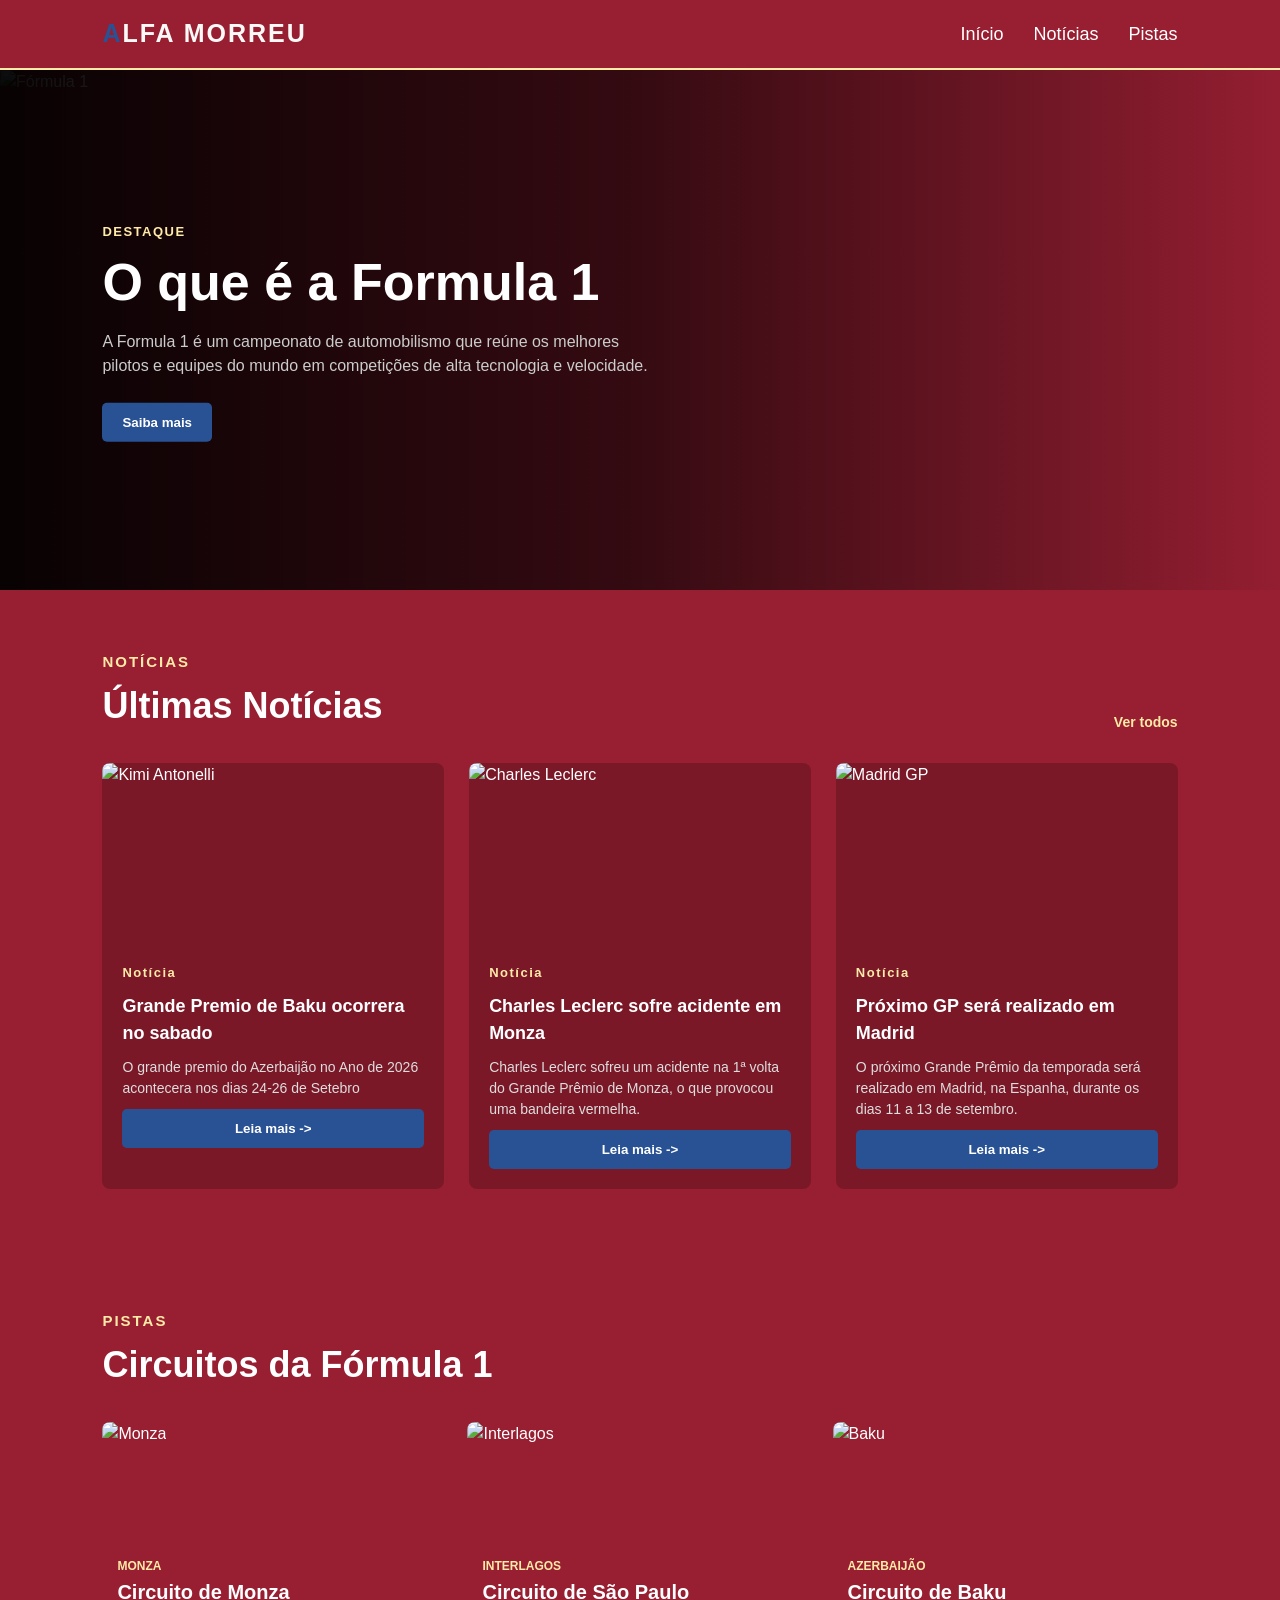
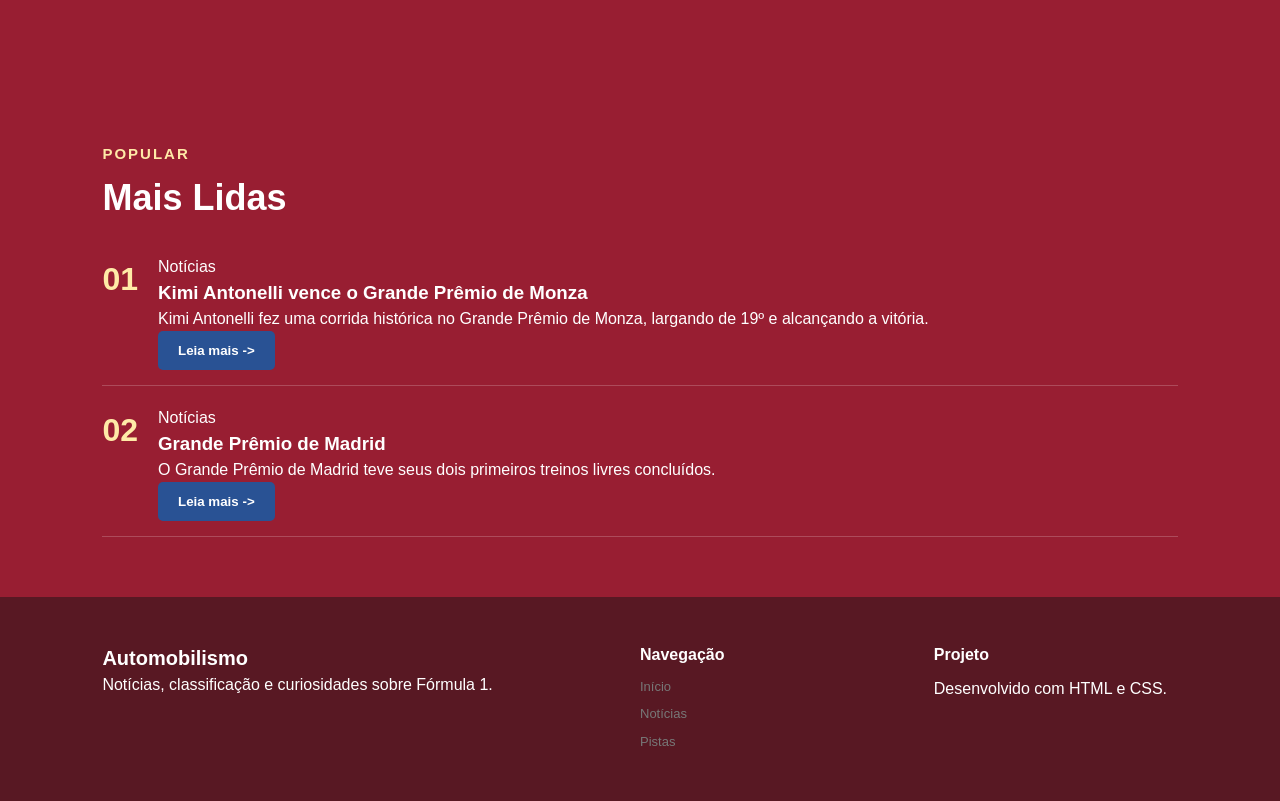
==== index.htm @ 8220d231 "nova noticia" ====
<!DOCTYPE html>
<html lang="pt-br">
<head>
    <meta charset="UTF-8">
    <meta name="viewport" content="width=device-width, initial-scale=1.0">
    <title>Alfa Morreu - F1</title>
    <link rel="stylesheet" href="./assets/css/style.css">
</head>
<body>
    <header>
        <div class="logo">Alfa Morreu</div>
        <nav class="pesquisa">
            <a href="index.html">Início</a>
            <a href="#noticias">Notícias</a>
            <a href="#pistas">Pistas</a>
        </nav>
    </header>

    <main>
        <!-- Seção Destaque -->
        <section id="inicio" class="destaque">
            <img src="./assets/img/image.png" alt="Fórmula 1">
            <div class="destaque-conteudo">
                <span class="categoria">DESTAQUE</span>
                <h1>O que é a Formula 1</h1>
                <p>A Formula 1 é um campeonato de automobilismo que reúne os melhores pilotos e equipes do mundo em competições de alta tecnologia e velocidade.</p>
                <button class="botao" id="destaquebutton">Saiba mais</button>
            </div>
        </section>

        <!-- Seção Notícias -->
        <section id="noticias" class="secao">
            <div class="titulo">
                <div>
                    <span>NOTÍCIAS</span>
                    <h2>Últimas Notícias</h2>
                </div>
                <a href="#">Ver todos</a>
            </div>

            <div class="noticias-grid">
                <article class="noticia">
                    <img src="https://media.formula1.com/image/upload/c_lfill,w_3392/q_auto/v1740000001/content/dam/fom-website/2018-redesign-assets/Racehub%20header%20images%2016x9/Azerbaijan.webp" alt="Kimi Antonelli">
                    <div class="noticia-conteudo">
                        <span class="categoria">Notícia</span>
                        <h3>Grande Premio de Baku ocorrera no sabado</h3>
                        <p>O grande premio do Azerbaijão no Ano de 2026 acontecera nos dias 24-26 de Setebro</p>
                        <button class="ler-button">Leia mais -></button>
                    </div>
                </article>

                <article class="noticia">
                    <img src="https://admin.itatiaia.com.br/wp-content/uploads/sites/27/2026/09/Captura-de-tela-2026-09-06-101651.png?w=660&h=440&quality=75" alt="Charles Leclerc">
                    <div class="noticia-conteudo">
                        <span class="categoria">Notícia</span>
                        <h3>Charles Leclerc sofre acidente em Monza</h3>
                        <p>Charles Leclerc sofreu um acidente na 1ª volta do Grande Prêmio de Monza, o que provocou uma bandeira vermelha.</p>
                        <button class="ler-button">Leia mais -></button>
                    </div>
                </article>

                <article class="noticia">
                    <img src="https://tse4.mm.bing.net/th/id/OIP.oKlm6V4N8KH9xxWjYnpr1AHaJQ?r=0&rs=1&pid=ImgDetMain&o=7&rm=3" alt="Madrid GP">
                    <div class="noticia-conteudo">
                        <span class="categoria">Notícia</span>
                        <h3>Próximo GP será realizado em Madrid</h3>
                        <p>O próximo Grande Prêmio da temporada será realizado em Madrid, na Espanha, durante os dias 11 a 13 de setembro.</p>
                        <button class="ler-button">Leia mais -></button>
                    </div>
                </article>
            </div>
        </section>

        <!-- Seção Pistas -->
        <section class="secao" id="pistas">
            <div class="titulo">
                <div>
                    <span>PISTAS</span>
                    <h2>Circuitos da Fórmula 1</h2>
                </div>
            </div>

            <div class="pistas-grid">
                <article class="pista">
                    <img src="https://th.bing.com/th/id/OSB.FHjmI5tQZEgN0QIAGaLwhw--.png?w=140&h=140&c=6&qlt=90&o=6&dpr=2&pid=BingSports" alt="Monza">
                    <div>
                        <span>MONZA</span>
                        <h3>Circuito de Monza</h3>
                    </div>
                </article>

                <article class="pista">
                    <img src="https://th.bing.com/th/id/OSB.Mq4SNanDjVspwWlFLjHqeA--.png?w=140&h=140&c=6&qlt=90&o=6&dpr=2&pid=BingSports" alt="Interlagos">
                    <div>
                        <span>INTERLAGOS</span>
                        <h3>Circuito de São Paulo</h3>
                    </div>
                </article>

                <article class="pista">
                    <img src="https://th.bing.com/th/id/OSB.ghWfR684ibNBDU14BHwFQA--.png?w=140&h=140&c=6&qlt=90&o=6&dpr=2&pid=BingSports" alt="Baku">
                    <div>
                        <span>AZERBAIJÃO</span>
                        <h3>Circuito de Baku</h3>
                    </div> 
                </article>
            </div>
        </section>

        <!-- Seção Mais Lidas -->
        <section class="secao">
            <div class="titulo">
                <div>
                    <span>POPULAR</span>
                    <h2>Mais Lidas</h2>
                </div>
            </div>

            <div class="mais-lidas">
                <article class="mais-lida">
                    <strong>01</strong>
                    <div>
                        <span>Notícias</span>
                        <h3>Kimi Antonelli vence o Grande Prêmio de Monza</h3>
                        <p>Kimi Antonelli fez uma corrida histórica no Grande Prêmio de Monza, largando de 19º e alcançando a vitória.</p>
                        <button class="ler-button">Leia mais -></button>
                    </div>
                </article>

                <article class="mais-lida">
                    <strong>02</strong>
                    <div>
                        <span>Notícias</span>
                        <h3>Grande Prêmio de Madrid</h3>
                        <p>O Grande Prêmio de Madrid teve seus dois primeiros treinos livres concluídos.</p>
                        <button class="ler-button">Leia mais -></button>
                    </div>
                </article>
            </div>
        </section>
    </main>

    <footer>
        <div>
            <strong>Automobilismo</strong>
            <p>Notícias, classificação e curiosidades sobre Fórmula 1.</p>
        </div>
        <div>
            <h4>Navegação</h4>
            <a href="#inicio">Início</a>
            <a href="#noticias">Notícias</a>
            <a href="#pistas">Pistas</a>
        </div>
        <div>
            <h4>Projeto</h4>
            <p>Desenvolvido com HTML e CSS.</p>
        </div>
    </footer>
</body>
</html>
---- assets/css/style.css ----
* {
    margin: 0;
    padding: 0;
    box-sizing: border-box;
}

body {
    background-color: #981e32;
    color: #ffffff;
    font-family: Arial, Helvetica, sans-serif;
    line-height: 1.5;
}

header {
    height: 70px;
    display: flex;
    align-items: center;
    justify-content: space-between;
    padding: 0 8%;
    background-color: #981e32;
    border-bottom: 2px solid #ffeaa7;
    position: sticky;
    top: 0;
    z-index: 10;
}

.logo {
    font-size: 25px;
    font-weight: bold;
    color: #f9f9f8;
    text-transform: uppercase;
    letter-spacing: 2px;
}

.logo::first-letter {
    color: #295294;
}

.pesquisa {
    display: flex;
    gap: 30px;
}

.pesquisa a {
    color: #ffffff;
    text-decoration: none;
    font-size: 18px;
    transition: all 0.3s ease;
}

.pesquisa a:hover {
    color: #ffeaa7;
}

/* Destaque Principal */
.destaque {
    min-height: 520px;
    position: relative;
}

.destaque img {
    width: 100%;
    height: 520px;
    object-fit: cover;
    display: block;
}

.destaque::after {
    position: absolute;
    content: "";
    inset: 0;
    background: linear-gradient(90deg, rgba(0, 0, 0, 0.95), rgba(0, 0, 0, 0.65), rgba(36, 32, 32, 0.041));
}

.destaque-conteudo {
    position: absolute;
    top: 50%;
    left: 8%;
    transform: translateY(-50%);
    color: #ffffff;
    z-index: 1;
    max-width: 620px;
}

.categoria {
    color: #ffeaa7;
    font-size: 13px;
    font-weight: bold;
    letter-spacing: 1.5px;
}

h1 {
    font-size: 52px;
    line-height: 1.05;
    margin: 12px 0 20px;
}

.destaque p {
    color: #cccccc;
    max-width: 550px;
    margin-bottom: 25px;
}

.botao, .ler-button {
    padding: 12px 20px;
    border: none;
    border-radius: 5px;
    background-color: #295294;
    color: #ffffff;
    font-weight: bold;
    cursor: pointer;
    transition: transform 0.2s ease, background-color 0.2s ease;
}

.botao:hover, .ler-button:hover {
    background-color: #1d3a68;
    transform: scale(1.05);
}

/* Seções Gerais */
.secao {
    padding: 60px 8%;
}

.titulo {
    display: flex;
    justify-content: space-between;
    align-items: flex-end;
    margin-bottom: 30px;
}

.titulo span {
    color: #ffeaa7;
    font-size: 15px;
    font-weight: bold;
    letter-spacing: 2px;
}

.titulo h2 {
    font-size: 36px;
    margin-top: 5px;
}

.titulo a {
    color: #ffeaa7;
    text-decoration: none;
    font-size: 14px;
    font-weight: bold;
}

/* Grid de Notícias */
.noticias-grid {
    display: grid;
    grid-template-columns: repeat(auto-fit, minmax(280px, 1fr));
    gap: 25px;
}

.noticia {
    background-color: rgba(0, 0, 0, 0.2);
    border-radius: 8px;
    overflow: hidden;
    transition: transform 0.3s ease;
    display: flex;
    flex-direction: column;
}

.noticia:hover {
    transform: translateY(-5px);
}

.noticia img {
    width: 100%;
    height: 180px;
    object-fit: cover;
}

.noticia-conteudo {
    padding: 20px;
    display: flex;
    flex-direction: column;
    gap: 10px;
    flex-grow: 1;
}

.noticia h3 {
    font-size: 18px;
}

.noticia p {
    color: #dddddd;
    font-size: 14px;
}

/* Grid de Pistas */
.pistas-grid {
    display: grid;
    grid-template-columns: repeat(auto-fit, minmax(250px, 1fr));
    gap: 20px;
}

.pista {
    position: relative;
    height: 200px;
    border-radius: 8px;
    overflow: hidden;
}

.pista img {
    width: 100%;
    height: 100%;
    object-fit: cover;
    transition: transform 0.3s ease;
}

.pista:hover img {
    transform: scale(1.1);
}

.pista div {
    position: absolute;
    bottom: 15px;
    left: 15px;
    z-index: 1;
}

.pista span {
    color: #ffeaa7;
    font-size: 12px;
    font-weight: bold;
}

.pista h3 {
    font-size: 20px;
}

/* Mais Lidas */
.mais-lidas {
    display: flex;
    flex-direction: column;
    gap: 20px;
}

.mais-lida {
    display: flex;
    gap: 20px;
    align-items: flex-start;
    padding-bottom: 15px;
    border-bottom: 1px solid rgba(255, 255, 255, 0.2);
}

.mais-lida strong {
    font-size: 32px;
    color: #ffeaa7;
}

footer {
    padding: 45px 8%;
    display: grid;
    grid-template-columns: 2fr 1fr 1fr;
    gap: 50px;
    background-color: #581823;  
    border-top: 1px solid #581823;
}

footer strong {
    font-size: 20px;
}

footer a {
    color: #777;
    font-size: 13px;
    margin-top: 8px;
    max-width: 300px;
}

footer h4 {
    margin-bottom: 10px;
}

footer a {
    display: block;
    color: #777;
    text-decoration: none;
    font-size: 13px;
    margin-bottom: 5px;
}

footer a:hover{
    font-size: 20px;
}
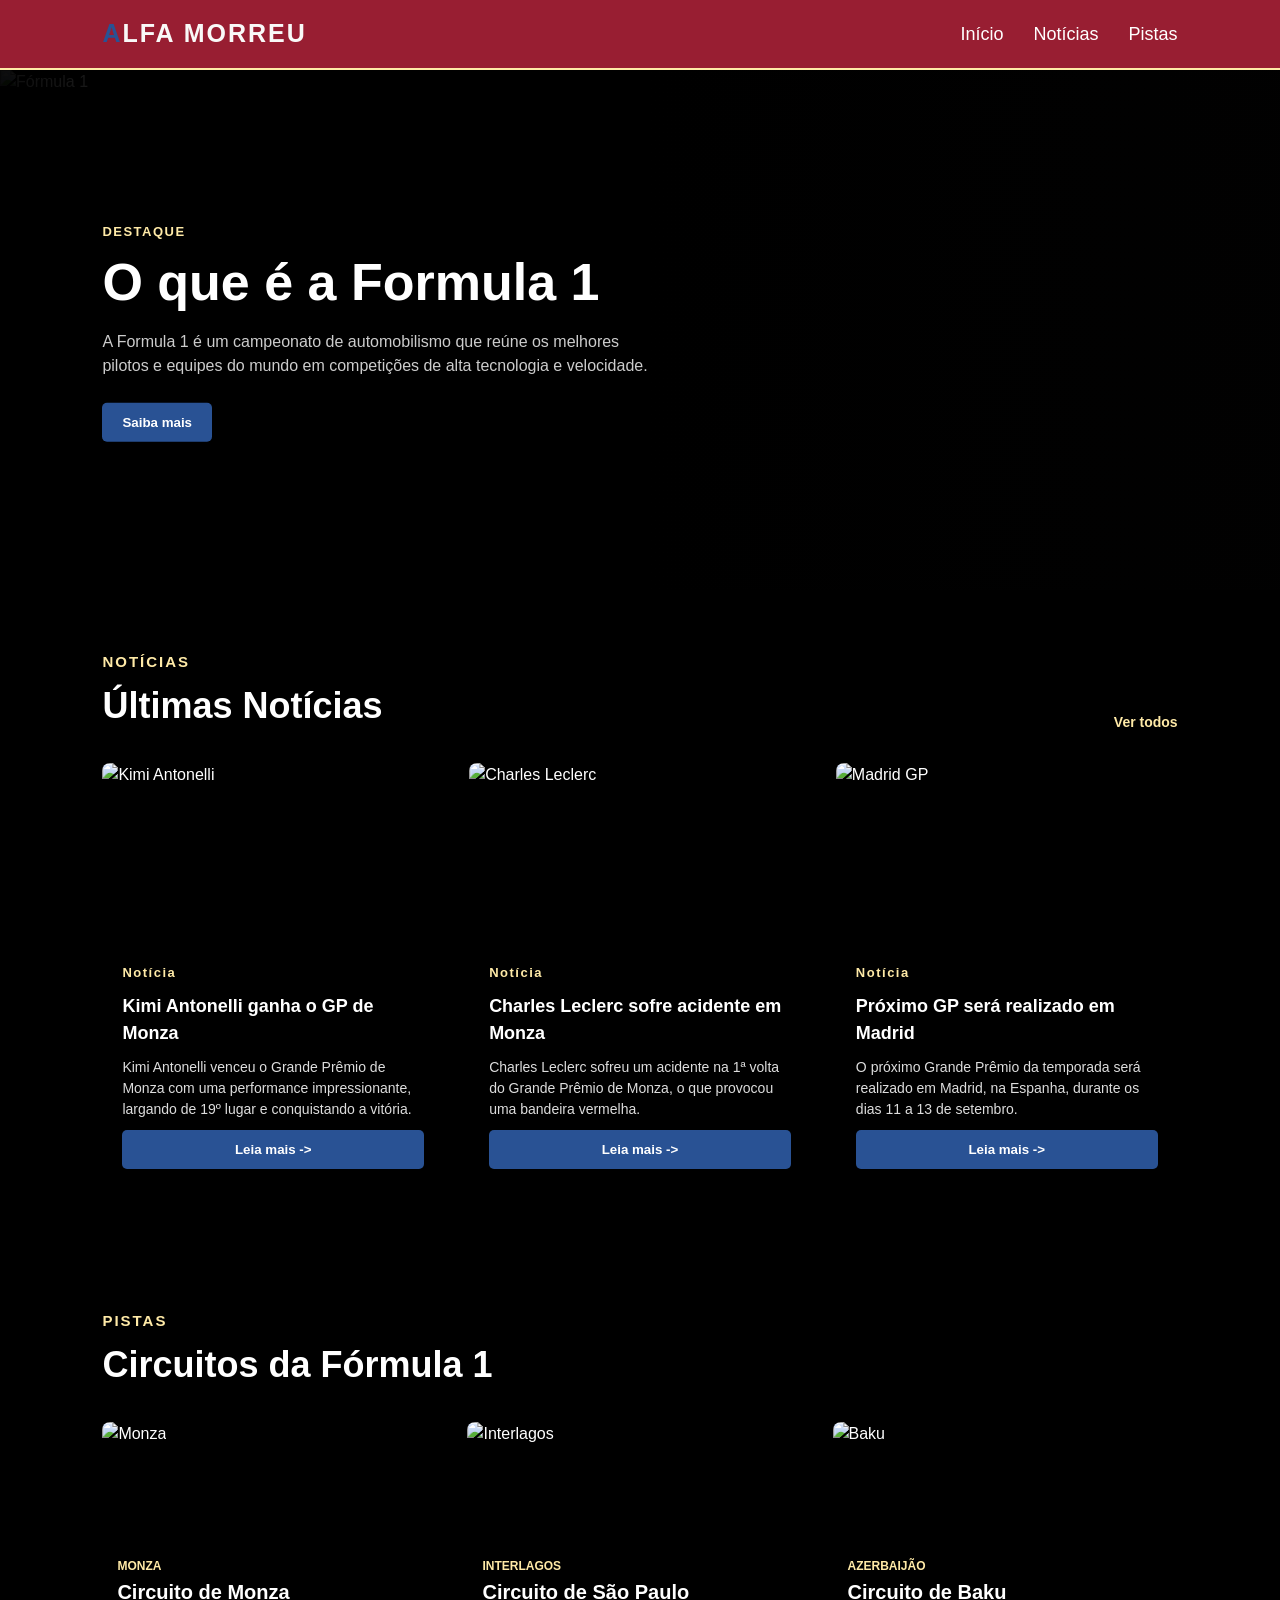
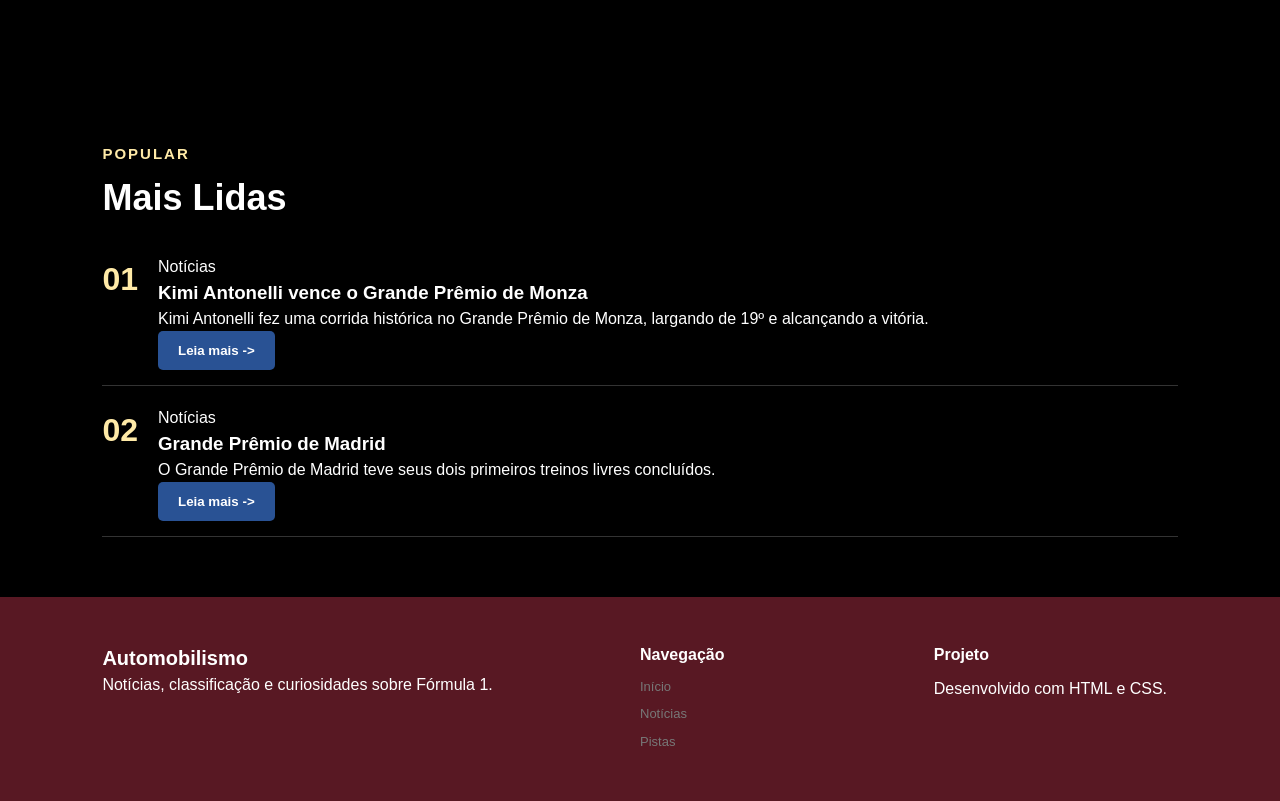
==== commit 9c8d3cfe: "JavaScript" ====
--- a/index.htm
+++ b/index.htm
@@ -40,11 +40,11 @@
 
             <div class="noticias-grid">
                 <article class="noticia">
-                    <img src="https://media.formula1.com/image/upload/c_lfill,w_3392/q_auto/v1740000001/content/dam/fom-website/2018-redesign-assets/Racehub%20header%20images%2016x9/Azerbaijan.webp" alt="Kimi Antonelli">
+                    <img src="https://grandepremio.com/wp-content/uploads/2026/09/F1-2026-ITALIA-MONZA-MERCEDES-KIMI-ANTONELLI-9-768x432.png" alt="Kimi Antonelli">
                     <div class="noticia-conteudo">
                         <span class="categoria">Notícia</span>
-                        <h3>Grande Premio de Baku ocorrera no sabado</h3>
-                        <p>O grande premio do Azerbaijão no Ano de 2026 acontecera nos dias 24-26 de Setebro</p>
+                        <h3>Kimi Antonelli ganha o GP de Monza</h3>
+                        <p>Kimi Antonelli venceu o Grande Prêmio de Monza com uma performance impressionante, largando de 19º lugar e conquistando a vitória.</p>
                         <button class="ler-button">Leia mais -></button>
                     </div>
                 </article>
@@ -156,5 +156,6 @@
             <p>Desenvolvido com HTML e CSS.</p>
         </div>
     </footer>
+    <script src="JS/script.js"></script>
 </body>
 </html>
--- a/assets/css/style.css
+++ b/assets/css/style.css
@@ -288,3 +288,4 @@
 footer a:hover{
     font-size: 20px;
 }
+  
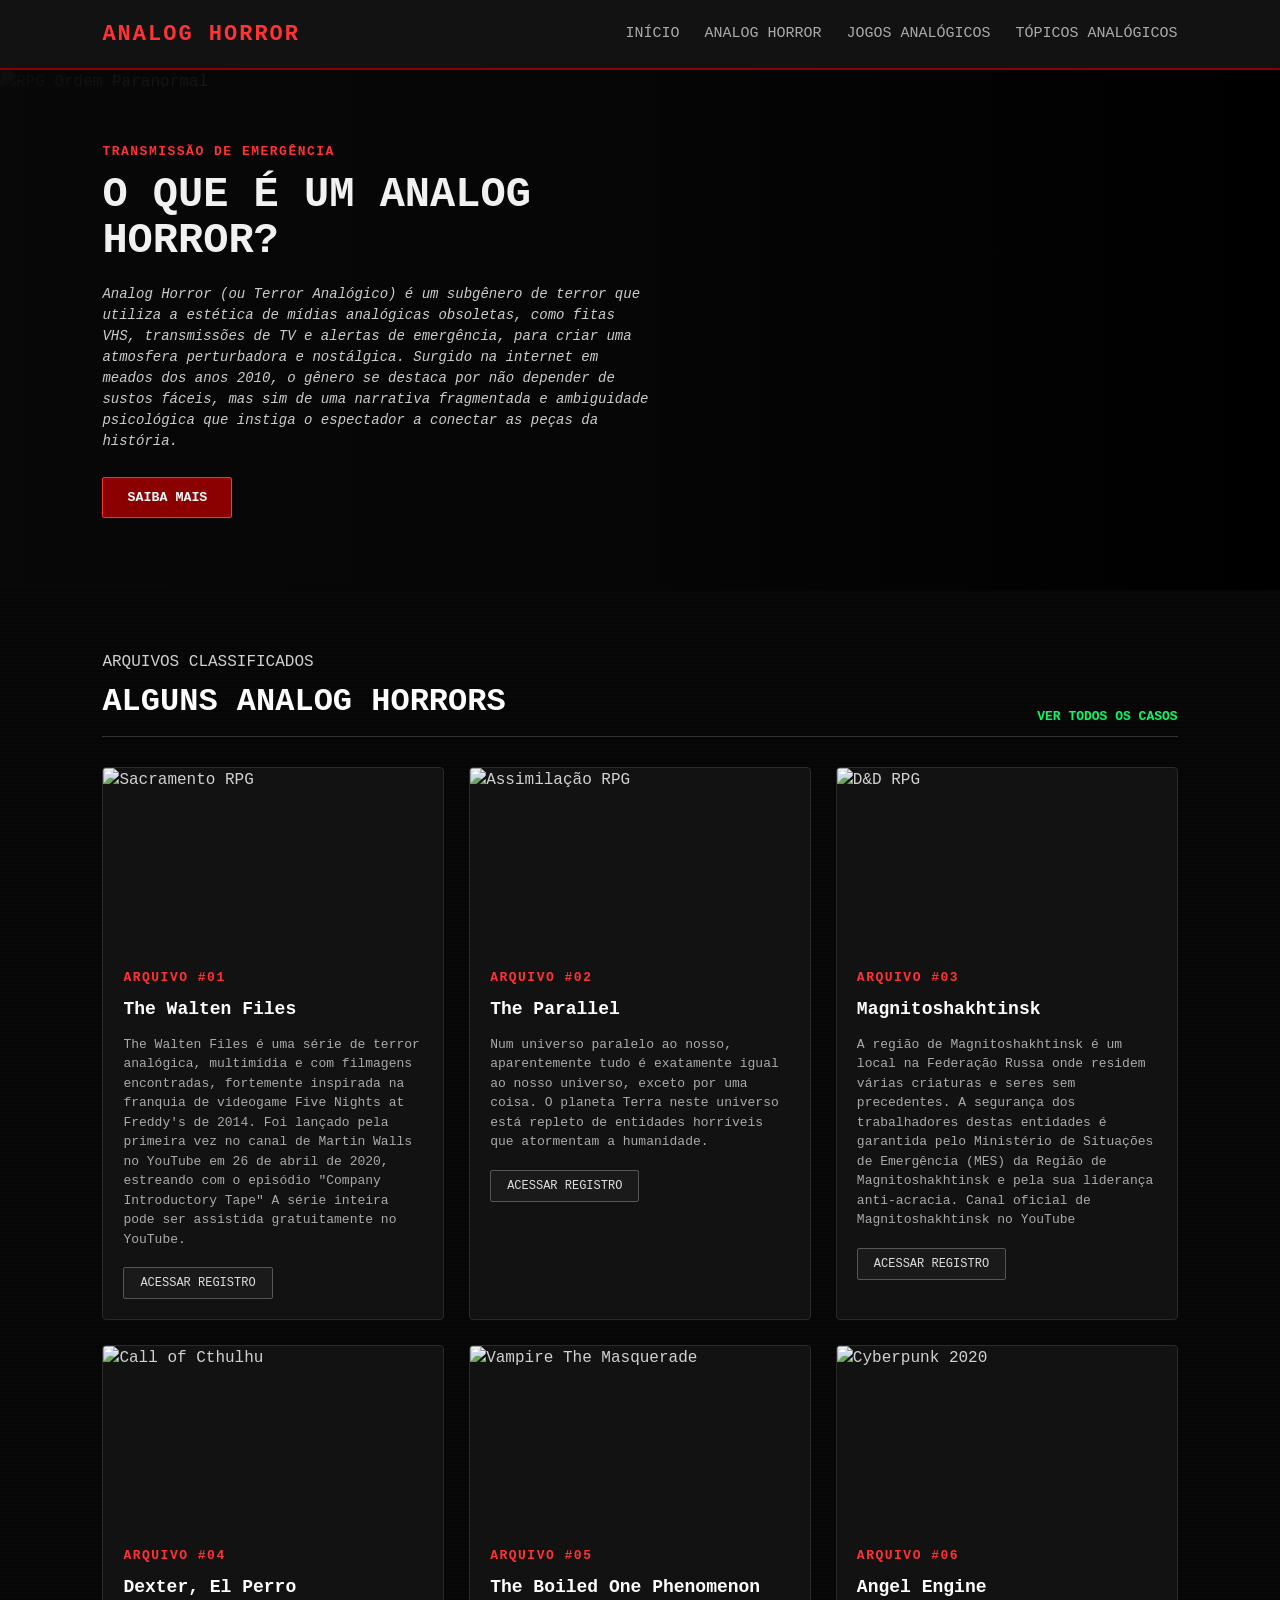
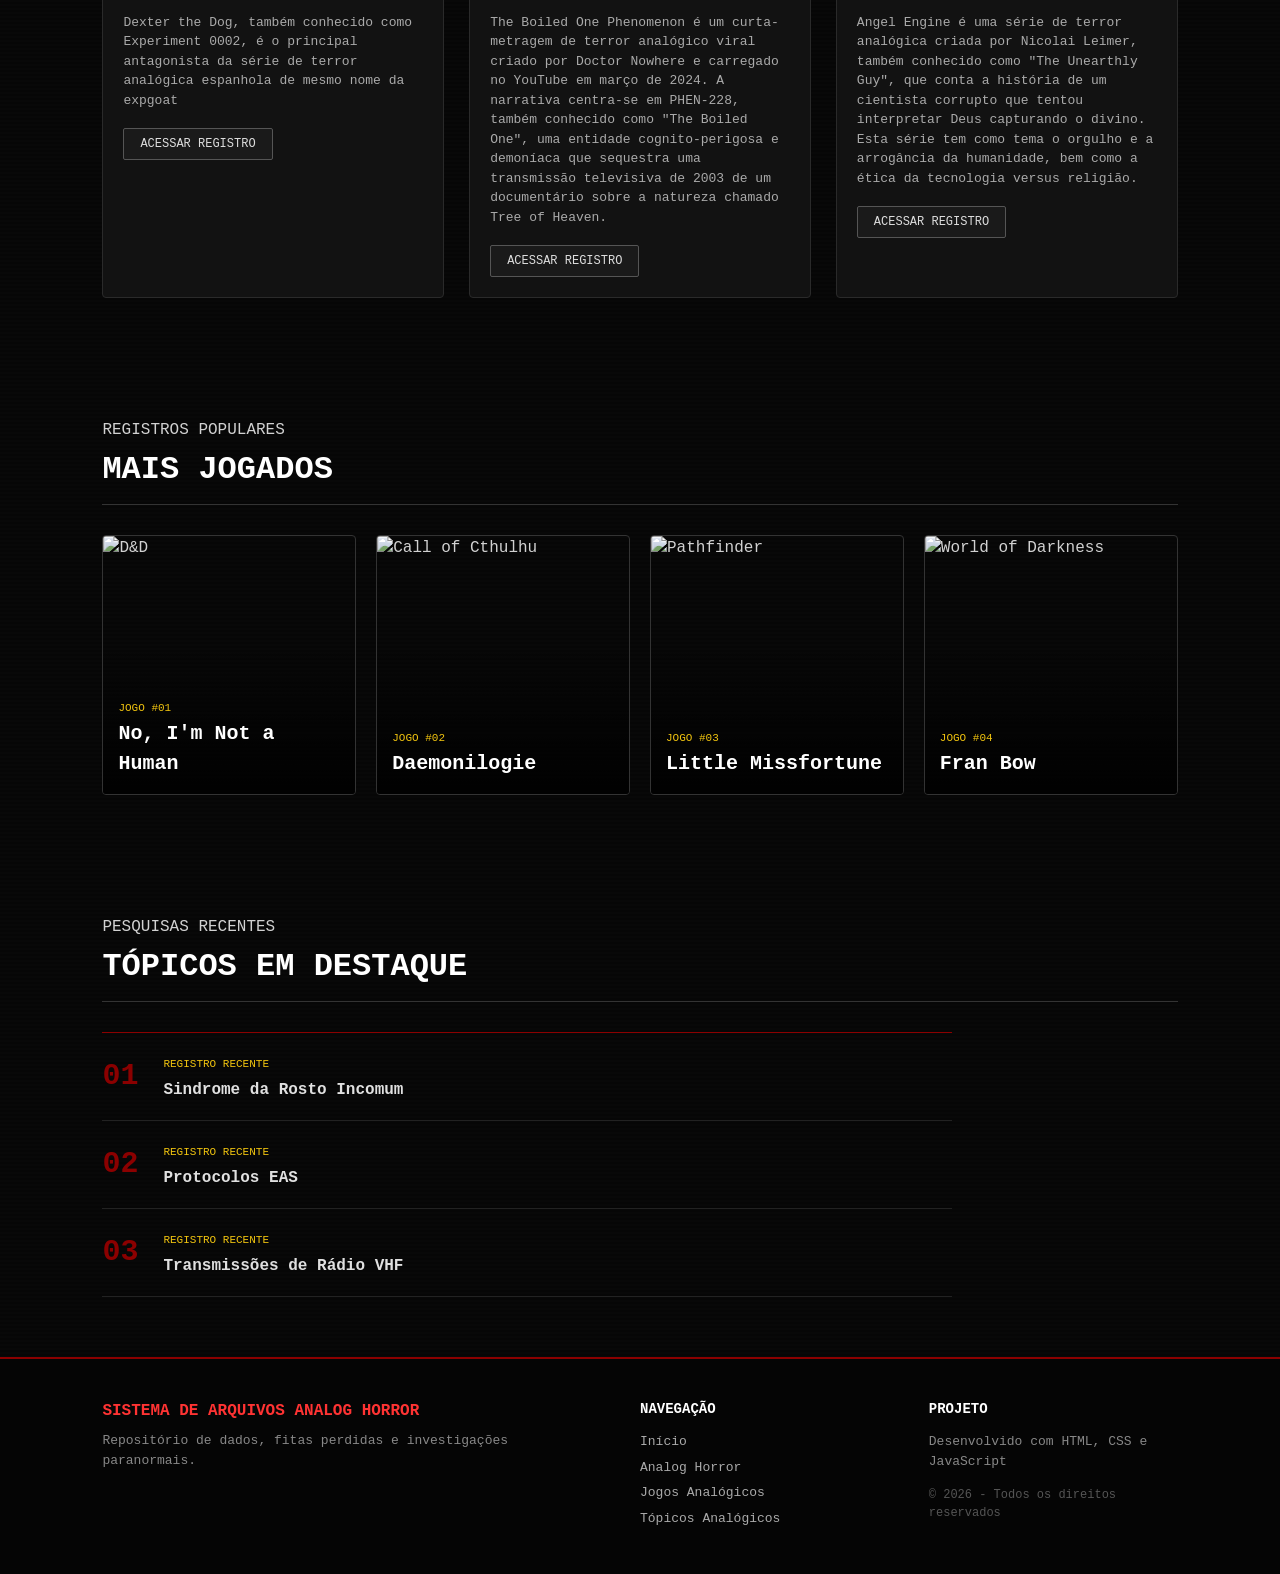
==== commit aa6756cc: "projeto analogico" ====
--- a/index.htm
+++ b/index.htm
@@ -1,139 +1,184 @@
 <!DOCTYPE html>
 <html lang="pt-br">
+
 <head>
     <meta charset="UTF-8">
     <meta name="viewport" content="width=device-width, initial-scale=1.0">
-    <title>Alfa Morreu - F1</title>
+    <title>Analog Horror</title>
     <link rel="stylesheet" href="./assets/css/style.css">
 </head>
+
 <body>
     <header>
-        <div class="logo">Alfa Morreu</div>
+        <div class="logo">
+            Analog Horror
+        </div>
         <nav class="pesquisa">
-            <a href="index.html">Início</a>
-            <a href="#noticias">Notícias</a>
-            <a href="#pistas">Pistas</a>
+            <a href="#inicio">Início</a>
+            <a href="#analog-horror">Analog Horror</a>
+            <a href="#jogos-analogicos">Jogos Analógicos</a>
+            <a href="#topicos-analogicos">Tópicos Analógicos</a>
         </nav>
     </header>
 
     <main>
-        <!-- Seção Destaque -->
         <section id="inicio" class="destaque">
-            <img src="./assets/img/image.png" alt="Fórmula 1">
+            <img src="./assets/img/image.png" alt="RPG Ordem Paranormal">
+
             <div class="destaque-conteudo">
-                <span class="categoria">DESTAQUE</span>
-                <h1>O que é a Formula 1</h1>
-                <p>A Formula 1 é um campeonato de automobilismo que reúne os melhores pilotos e equipes do mundo em competições de alta tecnologia e velocidade.</p>
-                <button class="botao" id="destaquebutton">Saiba mais</button>
-            </div>
-        </section>
-
-        <!-- Seção Notícias -->
-        <section id="noticias" class="secao">
+                <span class="categoria">TRANSMISSÃO DE EMERGÊNCIA</span>
+                <h1>O que é um Analog Horror?</h1>
+                <p>
+                   <em>Analog Horror (ou Terror Analógico) é um subgênero de terror que utiliza a estética de mídias analógicas obsoletas, como fitas VHS, transmissões de TV e alertas de emergência, para criar uma atmosfera perturbadora e nostálgica.  Surgido na internet em meados dos anos 2010, o gênero se destaca por não depender de sustos fáceis, mas sim de uma narrativa fragmentada e ambiguidade psicológica que instiga o espectador a conectar as peças da história.</em>
+                </p>
+                <button class="botao" id="destaquebutton">SAIBA MAIS</button>
+            </div>
+        </section>
+
+        <section id="analog-horror" class="secao">
             <div class="titulo">
                 <div>
-                    <span>NOTÍCIAS</span>
-                    <h2>Últimas Notícias</h2>
+                    <span>ARQUIVOS CLASSIFICADOS</span>
+                    <h2>Alguns Analog Horrors</h2>
                 </div>
-                <a href="#">Ver todos</a>
+                <a href="#">VER TODOS OS CASOS</a>
             </div>
 
             <div class="noticias-grid">
                 <article class="noticia">
-                    <img src="https://grandepremio.com/wp-content/uploads/2026/09/F1-2026-ITALIA-MONZA-MERCEDES-KIMI-ANTONELLI-9-768x432.png" alt="Kimi Antonelli">
-                    <div class="noticia-conteudo">
-                        <span class="categoria">Notícia</span>
-                        <h3>Kimi Antonelli ganha o GP de Monza</h3>
-                        <p>Kimi Antonelli venceu o Grande Prêmio de Monza com uma performance impressionante, largando de 19º lugar e conquistando a vitória.</p>
-                        <button class="ler-button">Leia mais -></button>
-                    </div>
-                </article>
-
-                <article class="noticia">
-                    <img src="https://admin.itatiaia.com.br/wp-content/uploads/sites/27/2026/09/Captura-de-tela-2026-09-06-101651.png?w=660&h=440&quality=75" alt="Charles Leclerc">
-                    <div class="noticia-conteudo">
-                        <span class="categoria">Notícia</span>
-                        <h3>Charles Leclerc sofre acidente em Monza</h3>
-                        <p>Charles Leclerc sofreu um acidente na 1ª volta do Grande Prêmio de Monza, o que provocou uma bandeira vermelha.</p>
-                        <button class="ler-button">Leia mais -></button>
-                    </div>
-                </article>
-
-                <article class="noticia">
-                    <img src="https://tse4.mm.bing.net/th/id/OIP.oKlm6V4N8KH9xxWjYnpr1AHaJQ?r=0&rs=1&pid=ImgDetMain&o=7&rm=3" alt="Madrid GP">
-                    <div class="noticia-conteudo">
-                        <span class="categoria">Notícia</span>
-                        <h3>Próximo GP será realizado em Madrid</h3>
-                        <p>O próximo Grande Prêmio da temporada será realizado em Madrid, na Espanha, durante os dias 11 a 13 de setembro.</p>
-                        <button class="ler-button">Leia mais -></button>
-                    </div>
-                </article>
-            </div>
-        </section>
-
-        <!-- Seção Pistas -->
-        <section class="secao" id="pistas">
+                    <img src="https://static.wikia.nocookie.net/the-walten-files-new/images/f/f4/News_Banner_Character.png/revision/latest/scale-to-width-down/670?cb=20260915180318" alt="Sacramento RPG">
+                    <div class="noticias-conteudo">
+                        <span class="categoria">ARQUIVO #01</span>
+                        <h3>The Walten Files</h3>
+                        <p>The Walten Files é uma série de terror analógica, multimídia e com filmagens encontradas, fortemente inspirada na franquia de videogame Five Nights at Freddy's de 2014. Foi lançado pela primeira vez no canal de Martin Walls no YouTube em 26 de abril de 2020, estreando com o episódio "Company Introductory Tape" A série inteira pode ser assistida gratuitamente no YouTube.</p>
+                        <button class="ler-button">ACESSAR REGISTRO</button>
+                    </div>
+                </article>
+
+                <article class="noticia">
+                    <img src="https://static.wikia.nocookie.net/the-parallel-analog-horror/images/b/b0/Stalker_Episode.jpg/revision/latest?cb=20260711091652" alt="Assimilação RPG">
+                    <div class="noticias-conteudo">
+                        <span class="categoria">ARQUIVO #02</span>
+                        <h3>The Parallel</h3>
+                        <p>Num universo paralelo ao nosso, aparentemente tudo é exatamente igual ao nosso universo, exceto por uma coisa. O planeta Terra neste universo está repleto de entidades horríveis que atormentam a humanidade.</p>
+                        <button class="ler-button">ACESSAR REGISTRO</button>
+                    </div>
+                </article>
+
+                <article class="noticia">
+                    <img src="https://static.wikia.nocookie.net/analog-horror-0/images/b/b2/Opletai.png/revision/latest?cb=20250202120119" alt="D&D RPG">
+                    <div class="noticias-conteudo">
+                        <span class="categoria">ARQUIVO #03</span>
+                        <h3>Magnitoshakhtinsk</h3>
+                        <p>A região de Magnitoshakhtinsk é um local na Federação Russa onde residem várias criaturas e seres sem precedentes. A segurança dos trabalhadores destas entidades é garantida pelo Ministério de Situações de Emergência (MES) da Região de Magnitoshakhtinsk e pela sua liderança anti-acracia.
+Canal oficial de Magnitoshakhtinsk no YouTube</p>
+                        <button class="ler-button">ACESSAR REGISTRO</button>
+                    </div>
+                </article>
+
+                <article class="noticia">
+                    <img src="https://static.wikia.nocookie.net/villains/images/0/05/Dexter_The_Dog_Analog_Horror.jpg/revision/latest?cb=20260819151312" alt="Call of Cthulhu">
+                    <div class="noticias-conteudo">
+                        <span class="categoria">ARQUIVO #04</span>
+                        <h3>Dexter, El Perro</h3>
+                        <p>Dexter the Dog, também conhecido como Experiment 0002, é o principal antagonista da série de terror analógica espanhola de mesmo nome da expgoat</p>
+                        <button class="ler-button">ACESSAR REGISTRO</button>
+                    </div>
+                </article>
+
+                <article class="noticia">
+                    <img src="https://static.wikia.nocookie.net/analog-horror-0/images/8/8a/THE_BOILED_ONE_PHENOMENON_RkbIjuVZ_54-HQ.jpg/revision/latest?cb=20240406083426" alt="Vampire The Masquerade">
+                    <div class="noticias-conteudo">
+                        <span class="categoria">ARQUIVO #05</span>
+                        <h3>The Boiled One Phenomenon</h3>
+                        <p>The Boiled One Phenomenon é um curta-metragem de terror analógico viral criado por Doctor Nowhere e carregado no YouTube em março de 2024.  A narrativa centra-se em PHEN-228, também conhecido como "The Boiled One", uma entidade cognito-perigosa e demoníaca que sequestra uma transmissão televisiva de 2003 de um documentário sobre a natureza chamado Tree of Heaven.</p>
+                    <button class="ler-button">ACESSAR REGISTRO</button>
+                    </div>
+                </article>
+
+                <article class="noticia">
+                    <img src="https://static.wikia.nocookie.net/analog-horror-0/images/3/3f/AngelEngine.jpeg/revision/latest/scale-to-width-down/1000?cb=20250905061329" alt="Cyberpunk 2020">
+                    <div class="noticias-conteudo">
+                        <span class="categoria">ARQUIVO #06</span>
+                        <h3>Angel Engine</h3>
+                        <p>Angel Engine é uma série de terror analógica criada por Nicolai Leimer, também conhecido como "The Unearthly Guy", que conta a história de um cientista corrupto que tentou interpretar Deus capturando o divino. Esta série tem como tema o orgulho e a arrogância da humanidade, bem como a ética da tecnologia versus religião.</p>
+                        <button class="ler-button">ACESSAR REGISTRO</button>
+                    </div>
+                </article>
+            </div>
+        </section>
+
+        <section class="secao" id="jogos-analogicos">
             <div class="titulo">
                 <div>
-                    <span>PISTAS</span>
-                    <h2>Circuitos da Fórmula 1</h2>
+                    <span>REGISTROS POPULARES</span>
+                    <h2>Mais Jogados</h2>
                 </div>
             </div>
 
-            <div class="pistas-grid">
-                <article class="pista">
-                    <img src="https://th.bing.com/th/id/OSB.FHjmI5tQZEgN0QIAGaLwhw--.png?w=140&h=140&c=6&qlt=90&o=6&dpr=2&pid=BingSports" alt="Monza">
-                    <div>
-                        <span>MONZA</span>
-                        <h3>Circuito de Monza</h3>
-                    </div>
-                </article>
-
-                <article class="pista">
-                    <img src="https://th.bing.com/th/id/OSB.Mq4SNanDjVspwWlFLjHqeA--.png?w=140&h=140&c=6&qlt=90&o=6&dpr=2&pid=BingSports" alt="Interlagos">
-                    <div>
-                        <span>INTERLAGOS</span>
-                        <h3>Circuito de São Paulo</h3>
-                    </div>
-                </article>
-
-                <article class="pista">
-                    <img src="https://th.bing.com/th/id/OSB.ghWfR684ibNBDU14BHwFQA--.png?w=140&h=140&c=6&qlt=90&o=6&dpr=2&pid=BingSports" alt="Baku">
-                    <div>
-                        <span>AZERBAIJÃO</span>
-                        <h3>Circuito de Baku</h3>
-                    </div> 
-                </article>
-            </div>
-        </section>
-
-        <!-- Seção Mais Lidas -->
-        <section class="secao">
+            <div class="jogos-grid">
+                <article class="jogo">
+                    <img src="https://static.wikia.nocookie.net/no-i-am-not-a-human/images/6/62/Rounded_Header.png/revision/latest?cb=20250927222529" alt="D&D">
+                    <div>
+                        <span>JOGO #01</span>
+                        <h3>No, I'm Not a Human</h3>
+                    </div>
+                </article>
+
+                <article class="jogo">
+                    <img src="https://shared.fastly.steamstatic.com/store_item_assets/steam/apps/3048140/header.jpg?t=1749712057" alt="Call of Cthulhu">
+                    <div>
+                        <span>JOGO #02</span>
+                        <h3>Daemonilogie</h3>
+                    </div>
+                </article>
+
+                <article class="jogo">
+                    <img src="https://shared.fastly.steamstatic.com/store_item_assets/steam/apps/714120/header.jpg?t=1667210698" alt="Pathfinder">
+                    <div>
+                        <span>JOGO #03</span>
+                        <h3>Little Missfortune</h3>
+                    </div>
+                </article>
+
+                <article class="jogo">
+                    <img src="https://shared.fastly.steamstatic.com/store_item_assets/steam/apps/362680/header.jpg?t=1693287362" alt="World of Darkness">
+                    <div>
+                        <span>JOGO #04</span>
+                        <h3>Fran Bow</h3>
+                    </div>
+                </article>
+            </div>
+        </section>
+
+        <section class="secao" id="topicos-analogicos">
             <div class="titulo">
                 <div>
-                    <span>POPULAR</span>
-                    <h2>Mais Lidas</h2>
+                    <span>PESQUISAS RECENTES</span>
+                    <h2>Tópicos em Destaque</h2>
                 </div>
             </div>
 
-            <div class="mais-lidas">
-                <article class="mais-lida">
+            <div class="mais-pesquisados">
+                <article class="pesquisado">
                     <strong>01</strong>
                     <div>
-                        <span>Notícias</span>
-                        <h3>Kimi Antonelli vence o Grande Prêmio de Monza</h3>
-                        <p>Kimi Antonelli fez uma corrida histórica no Grande Prêmio de Monza, largando de 19º e alcançando a vitória.</p>
-                        <button class="ler-button">Leia mais -></button>
-                    </div>
-                </article>
-
-                <article class="mais-lida">
+                        <span>REGISTRO RECENTE</span>
+                        <h3>Sindrome da Rosto Incomum</h3>
+                    </div>
+                </article>
+                <article class="pesquisado">
                     <strong>02</strong>
                     <div>
-                        <span>Notícias</span>
-                        <h3>Grande Prêmio de Madrid</h3>
-                        <p>O Grande Prêmio de Madrid teve seus dois primeiros treinos livres concluídos.</p>
-                        <button class="ler-button">Leia mais -></button>
+                        <span>REGISTRO RECENTE</span>
+                        <h3>Protocolos EAS</h3>
+                    </div>
+                </article>
+                <article class="pesquisado">
+                    <strong>03</strong>
+                    <div>
+                        <span>REGISTRO RECENTE</span>
+                        <h3>Transmissões de Rádio VHF</h3>
                     </div>
                 </article>
             </div>
@@ -142,20 +187,24 @@
 
     <footer>
         <div>
-            <strong>Automobilismo</strong>
-            <p>Notícias, classificação e curiosidades sobre Fórmula 1.</p>
+            <strong>SISTEMA DE ARQUIVOS ANALOG HORROR</strong>
+            <p>Repositório de dados, fitas perdidas e investigações paranormais.</p>
         </div>
         <div>
-            <h4>Navegação</h4>
+            <h4>NAVEGAÇÃO</h4>
             <a href="#inicio">Início</a>
-            <a href="#noticias">Notícias</a>
-            <a href="#pistas">Pistas</a>
+            <a href="#analog-horror">Analog Horror</a>
+            <a href="#jogos-analogicos">Jogos Analógicos</a>
+            <a href="#topicos-analogicos">Tópicos Analógicos</a>
         </div>
         <div>
-            <h4>Projeto</h4>
-            <p>Desenvolvido com HTML e CSS.</p>
+            <h4>PROJETO</h4>
+            <p>Desenvolvido com HTML, CSS e JavaScript</p>
+            <p class="copyright">© 2026 - Todos os direitos reservados</p>
         </div>
     </footer>
-    <script src="JS/script.js"></script>
+
+    <script src="./assets/js/script.js"></script>
 </body>
+
 </html>
--- a/assets/css/style.css
+++ b/assets/css/style.css
@@ -5,10 +5,13 @@
 }
 
 body {
-    background-color: #981e32;
-    color: #ffffff;
-    font-family: Arial, Helvetica, sans-serif;
+    background-color: #080808;
+    color: #d1d1d1;
+    font-family: 'Courier New', Courier, monospace;
     line-height: 1.5;
+    /* Efeito sutil de linhas de TV CRT no fundo */
+    background-image: linear-gradient(rgba(18, 16, 16, 0) 50%, rgba(0, 0, 0, 0.25) 50%);
+    background-size: 100% 4px;
 }
 
 header {
@@ -17,45 +20,42 @@
     align-items: center;
     justify-content: space-between;
     padding: 0 8%;
-    background-color: #981e32;
-    border-bottom: 2px solid #ffeaa7;
+    background-color: #121212;
+    border-bottom: 2px solid #8b0000;
     position: sticky;
     top: 0;
     z-index: 10;
 }
 
 .logo {
-    font-size: 25px;
+    font-size: 22px;
     font-weight: bold;
-    color: #f9f9f8;
+    color: #ff3333;
     text-transform: uppercase;
     letter-spacing: 2px;
-}
-
-.logo::first-letter {
-    color: #295294;
 }
 
 .pesquisa {
     display: flex;
-    gap: 30px;
+    gap: 25px;
 }
 
 .pesquisa a {
-    color: #ffffff;
+    color: #aaaaaa;
     text-decoration: none;
-    font-size: 18px;
-    transition: all 0.3s ease;
+    font-size: 15px;
+    text-transform: uppercase;
+    transition: color 0.2s ease;
 }
 
 .pesquisa a:hover {
-    color: #ffeaa7;
-}
-
-/* Destaque Principal */
+    color: #00ff66;
+}
+
 .destaque {
     min-height: 520px;
     position: relative;
+    background-color: #000;
 }
 
 .destaque img {
@@ -63,13 +63,15 @@
     height: 520px;
     object-fit: cover;
     display: block;
+    opacity: 0.5;
+    filter: grayscale(40%) contrast(120%);
 }
 
 .destaque::after {
     position: absolute;
     content: "";
     inset: 0;
-    background: linear-gradient(90deg, rgba(0, 0, 0, 0.95), rgba(0, 0, 0, 0.65), rgba(36, 32, 32, 0.041));
+    background: linear-gradient(90deg, rgba(8, 8, 8, 0.95), rgba(8, 8, 8, 0.7), transparent);
 }
 
 .destaque-conteudo {
@@ -77,47 +79,53 @@
     top: 50%;
     left: 8%;
     transform: translateY(-50%);
-    color: #ffffff;
+    color: white;
     z-index: 1;
     max-width: 620px;
 }
 
 .categoria {
-    color: #ffeaa7;
+    color: #ff3333;
     font-size: 13px;
     font-weight: bold;
     letter-spacing: 1.5px;
+    display: block;
+    margin-bottom: 5px;
 }
 
 h1 {
-    font-size: 52px;
-    line-height: 1.05;
-    margin: 12px 0 20px;
+    font-size: 42px;
+    line-height: 1.1;
+    margin: 10px 0 20px;
+    color: #f1f1f1;
+    text-transform: uppercase;
 }
 
 .destaque p {
     color: #cccccc;
     max-width: 550px;
     margin-bottom: 25px;
-}
-
-.botao, .ler-button {
-    padding: 12px 20px;
-    border: none;
-    border-radius: 5px;
-    background-color: #295294;
-    color: #ffffff;
+    font-size: 14px;
+}
+
+.botao {
+    padding: 12px 24px;
+    border: 1px solid #ff3333;
+    border-radius: 2px;
+    background-color: #8b0000;
+    color: white;
+    font-family: inherit;
     font-weight: bold;
     cursor: pointer;
-    transition: transform 0.2s ease, background-color 0.2s ease;
-}
-
-.botao:hover, .ler-button:hover {
-    background-color: #1d3a68;
-    transform: scale(1.05);
-}
-
-/* Seções Gerais */
+    text-transform: uppercase;
+    transition: all 0.2s ease;
+}
+
+.botao:hover {
+    background-color: #ff3333;
+    color: black;
+}
+
 .secao {
     padding: 60px 8%;
 }
@@ -127,28 +135,28 @@
     justify-content: space-between;
     align-items: flex-end;
     margin-bottom: 30px;
-}
-
-.titulo span {
-    color: #ffeaa7;
-    font-size: 15px;
+    border-bottom: 1px solid #333;
+    padding-bottom: 10px;
+}
+
+.titulo h2 {
+    font-size: 32px;
+    margin-top: 4px;
+    color: #ffffff;
+    text-transform: uppercase;
+}
+
+.titulo a {
+    color: #00ff66;
+    text-decoration: none;
+    font-size: 13px;
     font-weight: bold;
-    letter-spacing: 2px;
-}
-
-.titulo h2 {
-    font-size: 36px;
-    margin-top: 5px;
-}
-
-.titulo a {
-    color: #ffeaa7;
-    text-decoration: none;
-    font-size: 14px;
-    font-weight: bold;
-}
-
-/* Grid de Notícias */
+}
+
+.titulo a:hover {
+    text-decoration: underline;
+}
+
 .noticias-grid {
     display: grid;
     grid-template-columns: repeat(auto-fit, minmax(280px, 1fr));
@@ -156,136 +164,189 @@
 }
 
 .noticia {
-    background-color: rgba(0, 0, 0, 0.2);
-    border-radius: 8px;
+    background-color: #121212;
+    border: 1px solid #2a2a2a;
+    border-radius: 4px;
     overflow: hidden;
-    transition: transform 0.3s ease;
-    display: flex;
-    flex-direction: column;
+    transition: transform 0.2s ease, border-color 0.2s ease;
 }
 
 .noticia:hover {
-    transform: translateY(-5px);
+    transform: translateY(-4px);
+    border-color: #8b0000;
 }
 
 .noticia img {
     width: 100%;
     height: 180px;
     object-fit: cover;
-}
-
-.noticia-conteudo {
+    display: block;
+    filter: grayscale(30%);
+}
+
+.noticias-conteudo {
     padding: 20px;
-    display: flex;
-    flex-direction: column;
-    gap: 10px;
-    flex-grow: 1;
 }
 
 .noticia h3 {
     font-size: 18px;
-}
-
-.noticia p {
+    margin: 8px 0 12px;
+    color: #ffffff;
+}
+
+.noticias-conteudo p {
+    font-size: 13px;
+    color: #aaaaaa;
+    margin-bottom: 18px;
+}
+
+.ler-button {
+    padding: 8px 16px;
+    border: 1px solid #555;
+    border-radius: 2px;
+    background-color: #1a1a1a;
     color: #dddddd;
-    font-size: 14px;
-}
-
-/* Grid de Pistas */
-.pistas-grid {
+    font-family: inherit;
+    font-size: 12px;
+    cursor: pointer;
+    text-transform: uppercase;
+    transition: all 0.2s ease;
+}
+
+.ler-button:hover {
+    background-color: #00ff66;
+    color: #000000;
+    border-color: #00ff66;
+}
+
+.jogos-grid {
     display: grid;
-    grid-template-columns: repeat(auto-fit, minmax(250px, 1fr));
+    grid-template-columns: repeat(auto-fit, minmax(220px, 1fr));
     gap: 20px;
 }
 
-.pista {
+.jogo {
     position: relative;
-    height: 200px;
-    border-radius: 8px;
+    height: 260px;
     overflow: hidden;
-}
-
-.pista img {
+    border-radius: 4px;
+    border: 1px solid #333;
+    cursor: pointer;
+}
+
+.jogo img {
     width: 100%;
     height: 100%;
     object-fit: cover;
-    transition: transform 0.3s ease;
-}
-
-.pista:hover img {
-    transform: scale(1.1);
-}
-
-.pista div {
+    filter: grayscale(50%);
+    transition: transform 0.3s ease, filter 0.3s ease;
+}
+
+.jogo:hover img {
+    transform: scale(1.05);
+    filter: grayscale(0%);
+}
+
+.jogo::after {
     position: absolute;
+    content: "";
+    inset: 0;
+    background: linear-gradient(transparent 40%, rgba(0, 0, 0, 0.9));
+}
+
+.jogo div {
+    position: absolute;
+    z-index: 1;
     bottom: 15px;
     left: 15px;
-    z-index: 1;
-}
-
-.pista span {
-    color: #ffeaa7;
-    font-size: 12px;
-    font-weight: bold;
-}
-
-.pista h3 {
+    right: 15px;
+}
+
+.jogo span {
+    display: block;
+    font-size: 11px;
+    color: #f1c40f;
+    margin-bottom: 3px;
+}
+
+.jogo h3 {
     font-size: 20px;
-}
-
-/* Mais Lidas */
-.mais-lidas {
+    color: #ffffff;
+}
+
+.mais-pesquisados {
+    max-width: 850px;
+    border-top: 1px solid #8b0000;
+}
+
+.pesquisado {
     display: flex;
-    flex-direction: column;
-    gap: 20px;
-}
-
-.mais-lida {
-    display: flex;
-    gap: 20px;
-    align-items: flex-start;
-    padding-bottom: 15px;
-    border-bottom: 1px solid rgba(255, 255, 255, 0.2);
-}
-
-.mais-lida strong {
-    font-size: 32px;
-    color: #ffeaa7;
+    align-items: center;
+    gap: 25px;
+    padding: 18px 0;
+    border-bottom: 1px solid #222;
+}
+
+.pesquisado strong {
+    font-size: 30px;
+    color: #8b0000;
+}
+
+.pesquisado span {
+    font-size: 11px;
+    color: #f1c40f;
+    text-transform: uppercase;
+}
+
+.pesquisado h3 {
+    font-size: 16px;
+    color: #e0e0e0;
+    margin-top: 3px;
 }
 
 footer {
-    padding: 45px 8%;
+    background-color: #050505;
+    padding: 40px 8%;
+    border-top: 2px solid #8b0000;
     display: grid;
     grid-template-columns: 2fr 1fr 1fr;
-    gap: 50px;
-    background-color: #581823;  
-    border-top: 1px solid #581823;
+    gap: 40px;
 }
 
 footer strong {
-    font-size: 20px;
+    font-size: 16px;
+    color: #ff3333;
+    text-transform: uppercase;
+}
+
+footer p {
+    color: #888888;
+    font-size: 13px;
+    margin-top: 8px;
+}
+
+footer h4 {
+    margin-bottom: 12px;
+    color: #ffffff;
+    font-size: 14px;
+    text-transform: uppercase;
 }
 
 footer a {
-    color: #777;
-    font-size: 13px;
-    margin-top: 8px;
-    max-width: 300px;
-}
-
-footer h4 {
-    margin-bottom: 10px;
-}
-
-footer a {
-    display: block;
-    color: #777;
+    display: block;
+    color: #aaaaaa;
     text-decoration: none;
     font-size: 13px;
-    margin-bottom: 5px;
-}
-
-footer a:hover{
-    font-size: 20px;
-}
-  +    margin-bottom: 6px;
+}
+
+footer a:hover {
+    color: #00ff66;
+}
+
+.copyright {
+    text-align: left;
+    margin-top: 15px;
+    font-size: 12px;
+    color: #555555;
+}
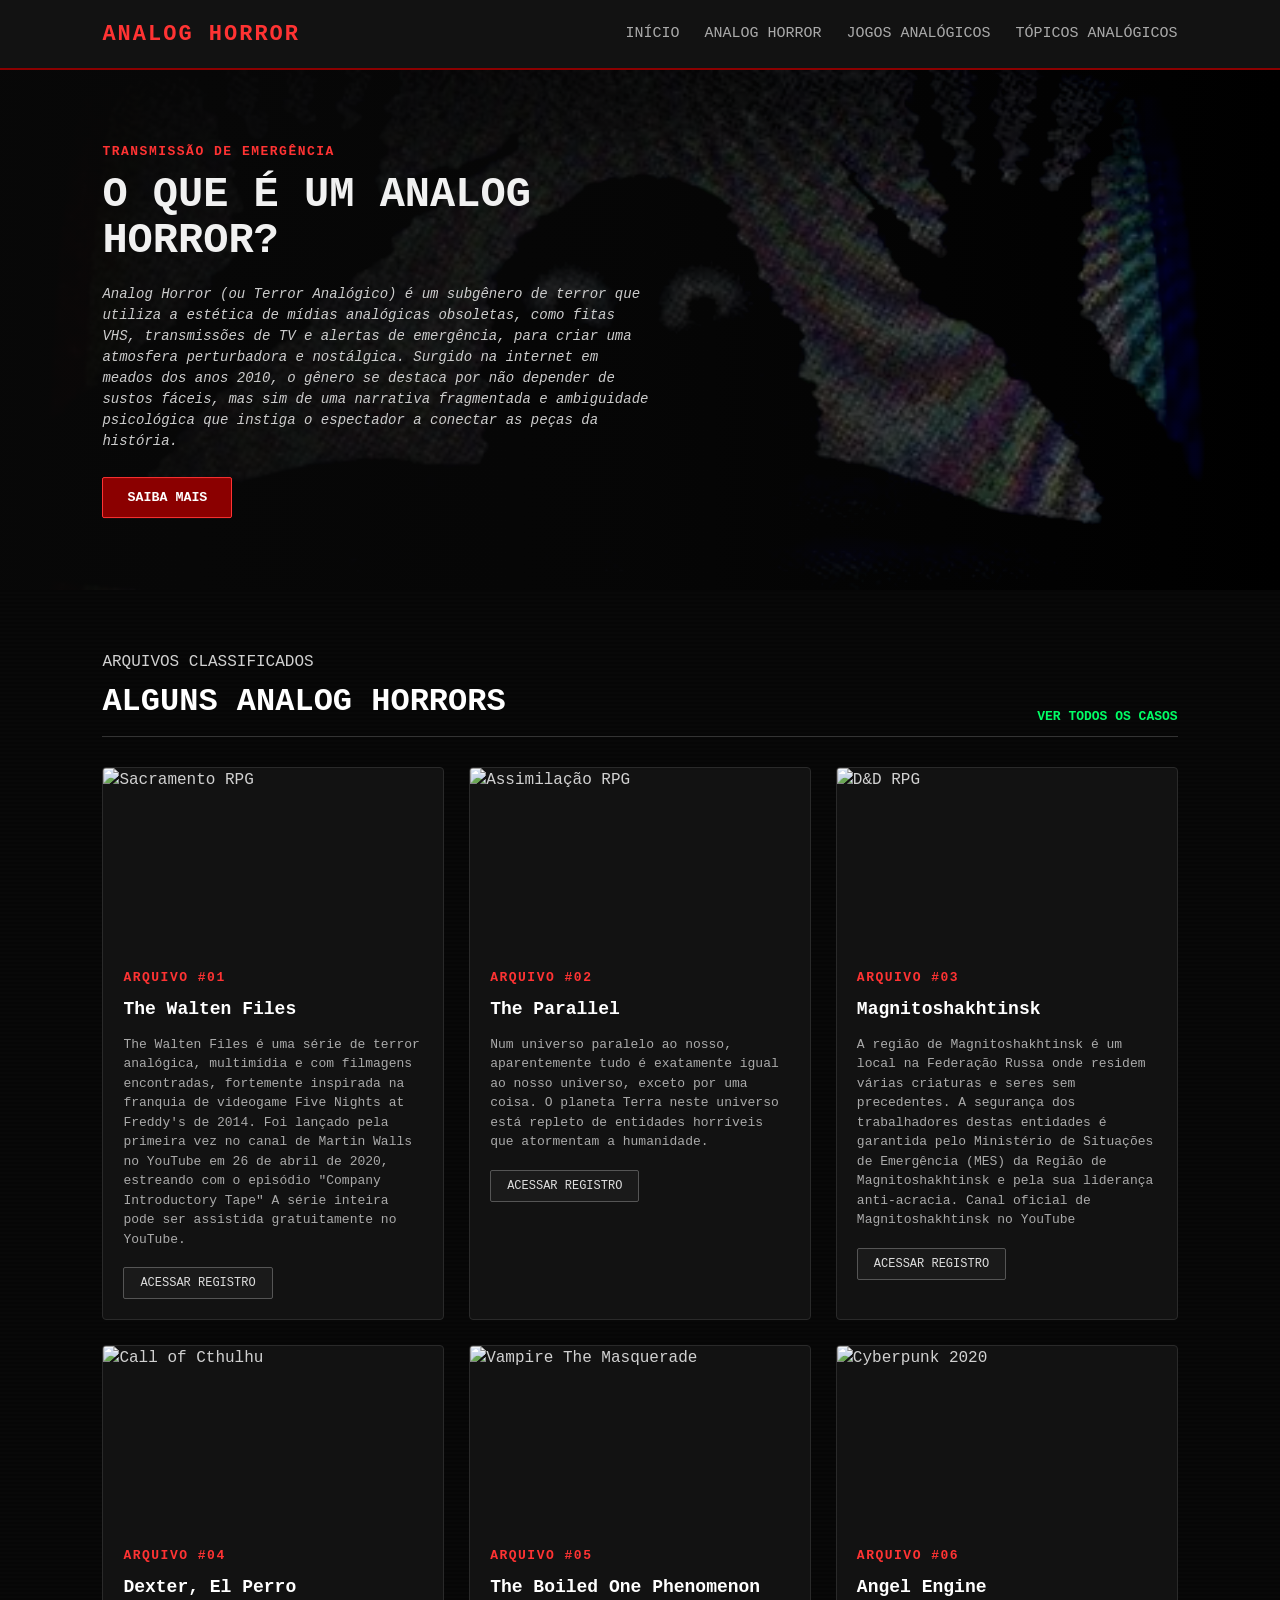
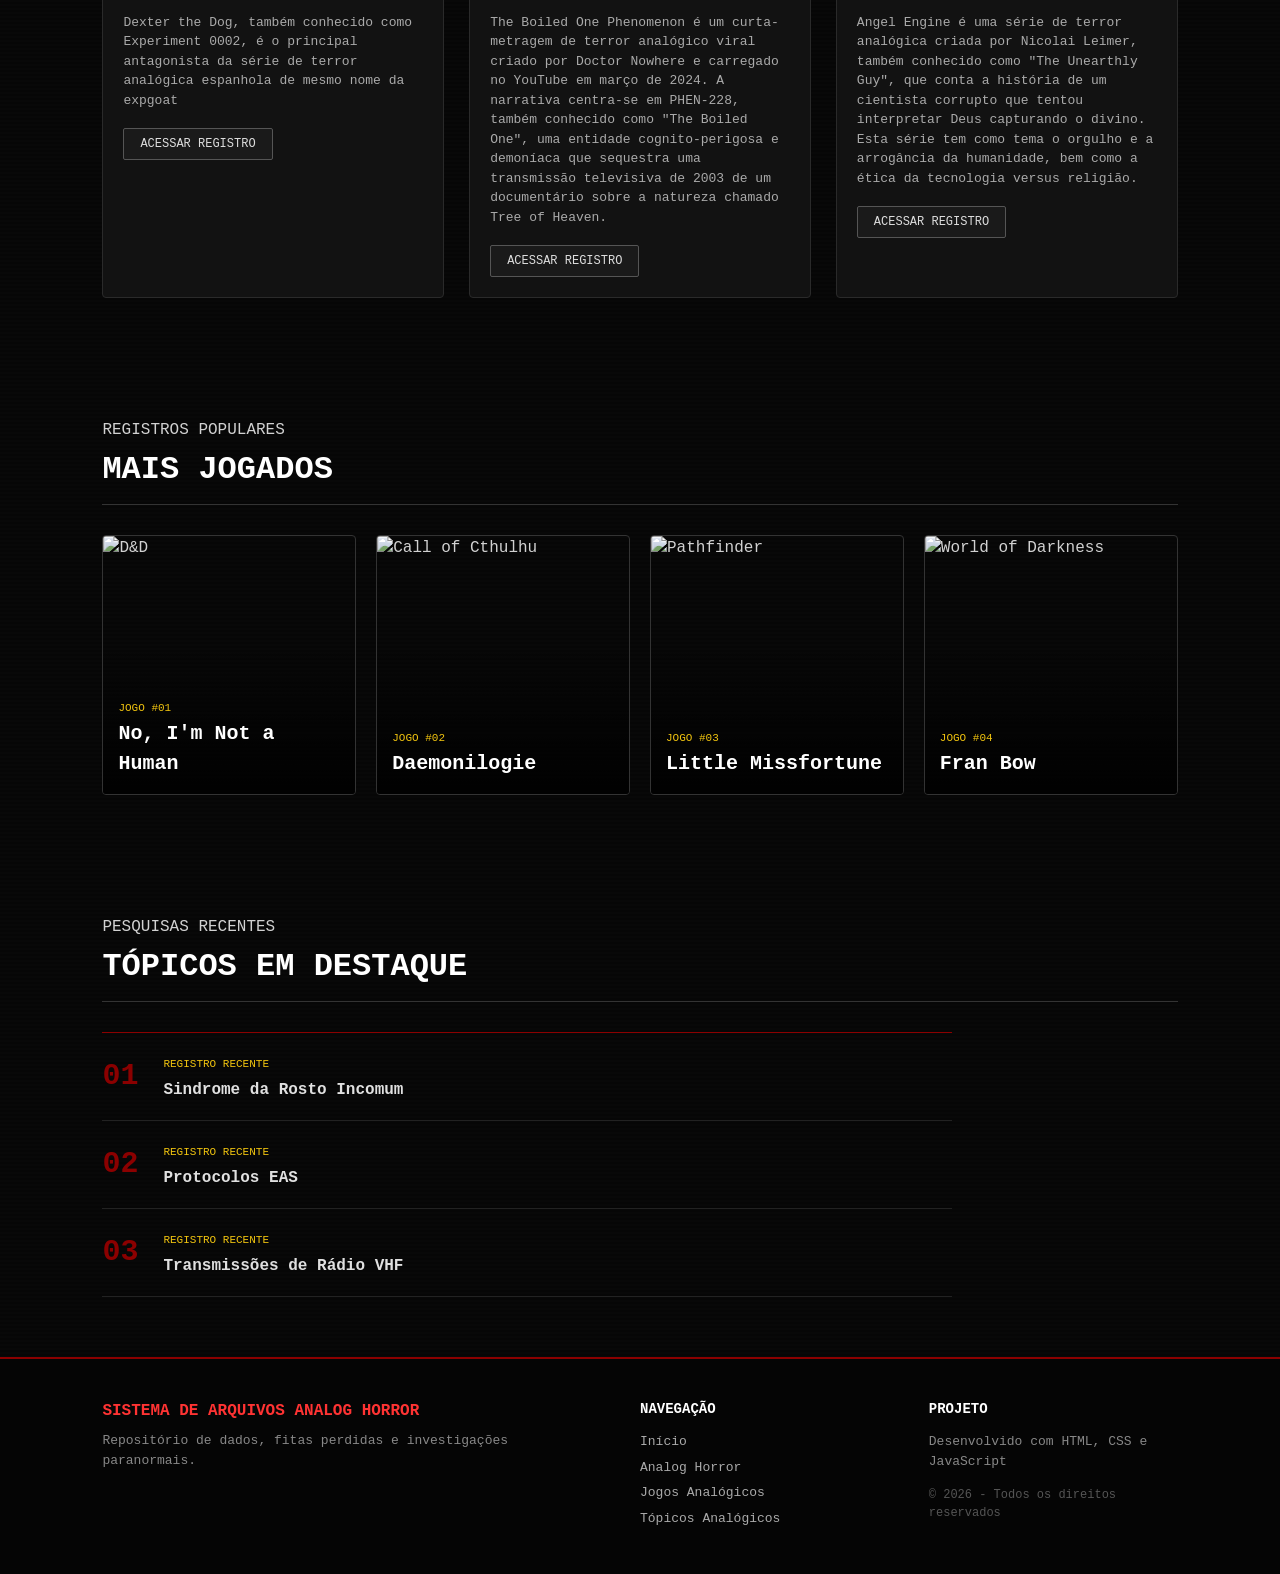
==== commit 2170c887: "teste7" ====
--- a/index.htm
+++ b/index.htm
@@ -23,7 +23,7 @@
 
     <main>
         <section id="inicio" class="destaque">
-            <img src="./assets/img/image.png" alt="RPG Ordem Paranormal">
+            <img src="./assets/img/OIP.webp" alt="Analog Horror">
 
             <div class="destaque-conteudo">
                 <span class="categoria">TRANSMISSÃO DE EMERGÊNCIA</span>
@@ -204,7 +204,7 @@
         </div>
     </footer>
 
-    <script src="./assets/js/script.js"></script>
+    <script src="./JS/script.js"></script>
 </body>
 
 </html>
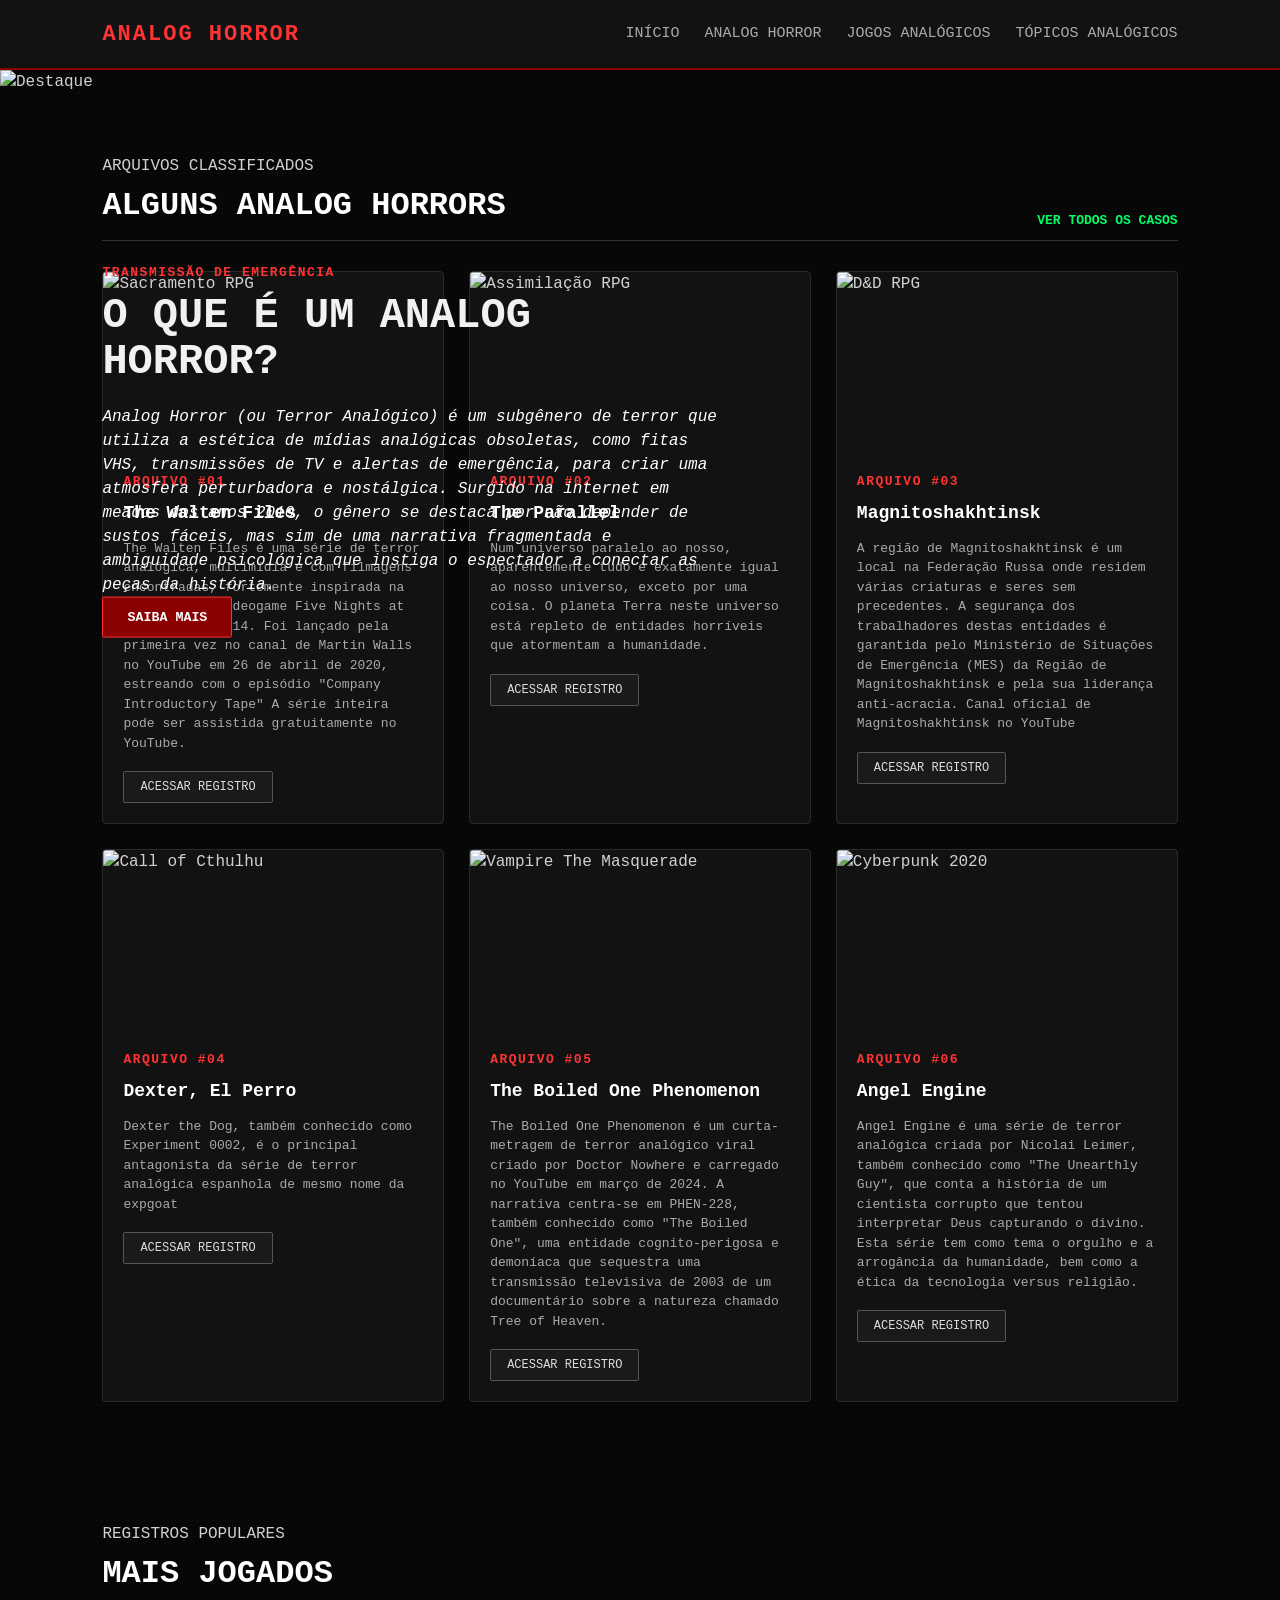
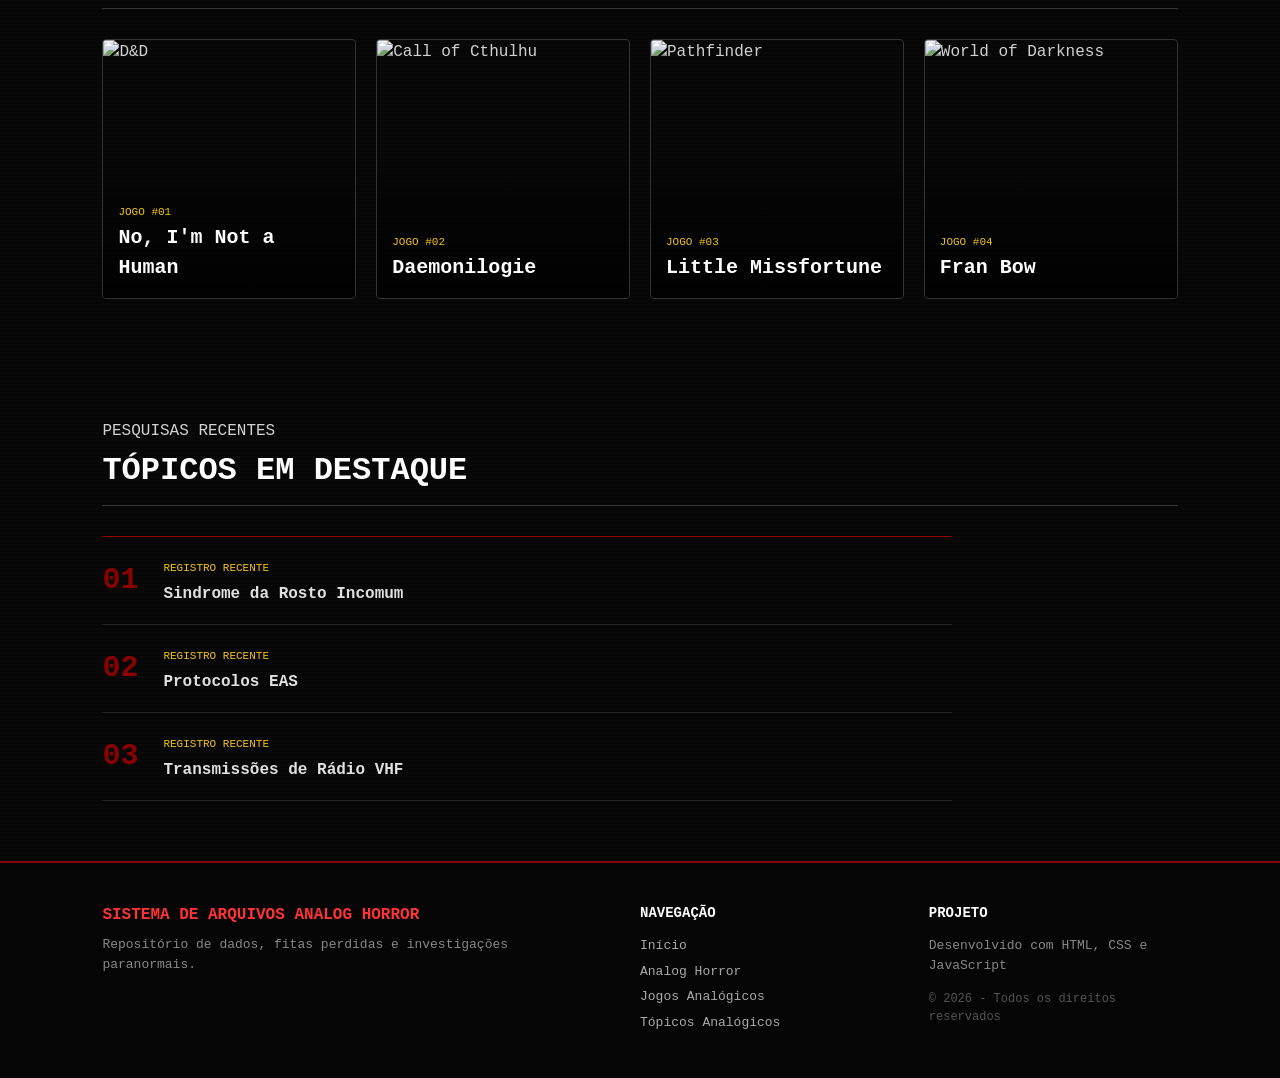
==== commit f389df7e: "rotação de imagens" ====
--- a/index.htm
+++ b/index.htm
@@ -22,8 +22,7 @@
     </header>
 
     <main>
-        <section id="inicio" class="destaque">
-            <img src="./assets/img/OIP.webp" alt="Analog Horror">
+       <img src="./assets/JS/script.js" alt="Destaque" id="imagem-destaque">
 
             <div class="destaque-conteudo">
                 <span class="categoria">TRANSMISSÃO DE EMERGÊNCIA</span>
@@ -204,7 +203,9 @@
         </div>
     </footer>
 
-    <script src="./JS/script.js"></script>
+
+    <script src="./assets/JS/script.js"></script>
+
 </body>
 
 </html>
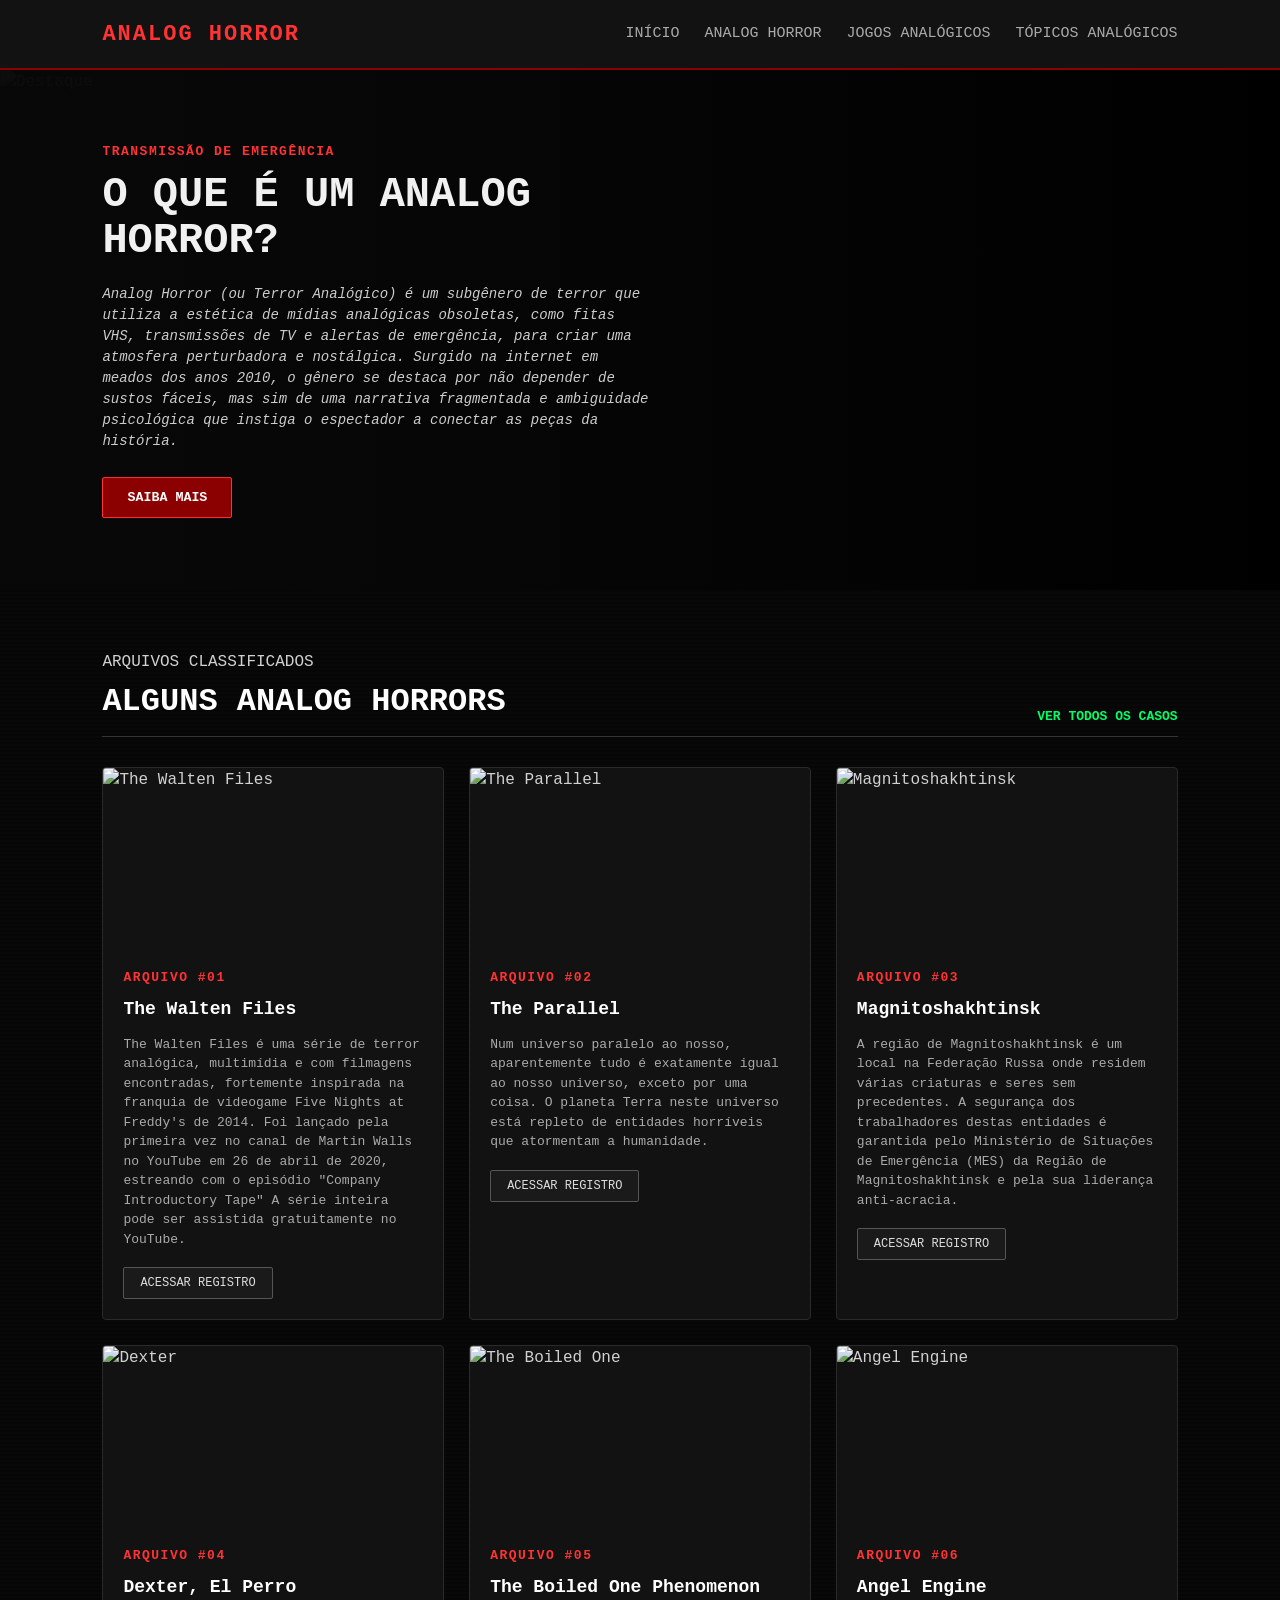
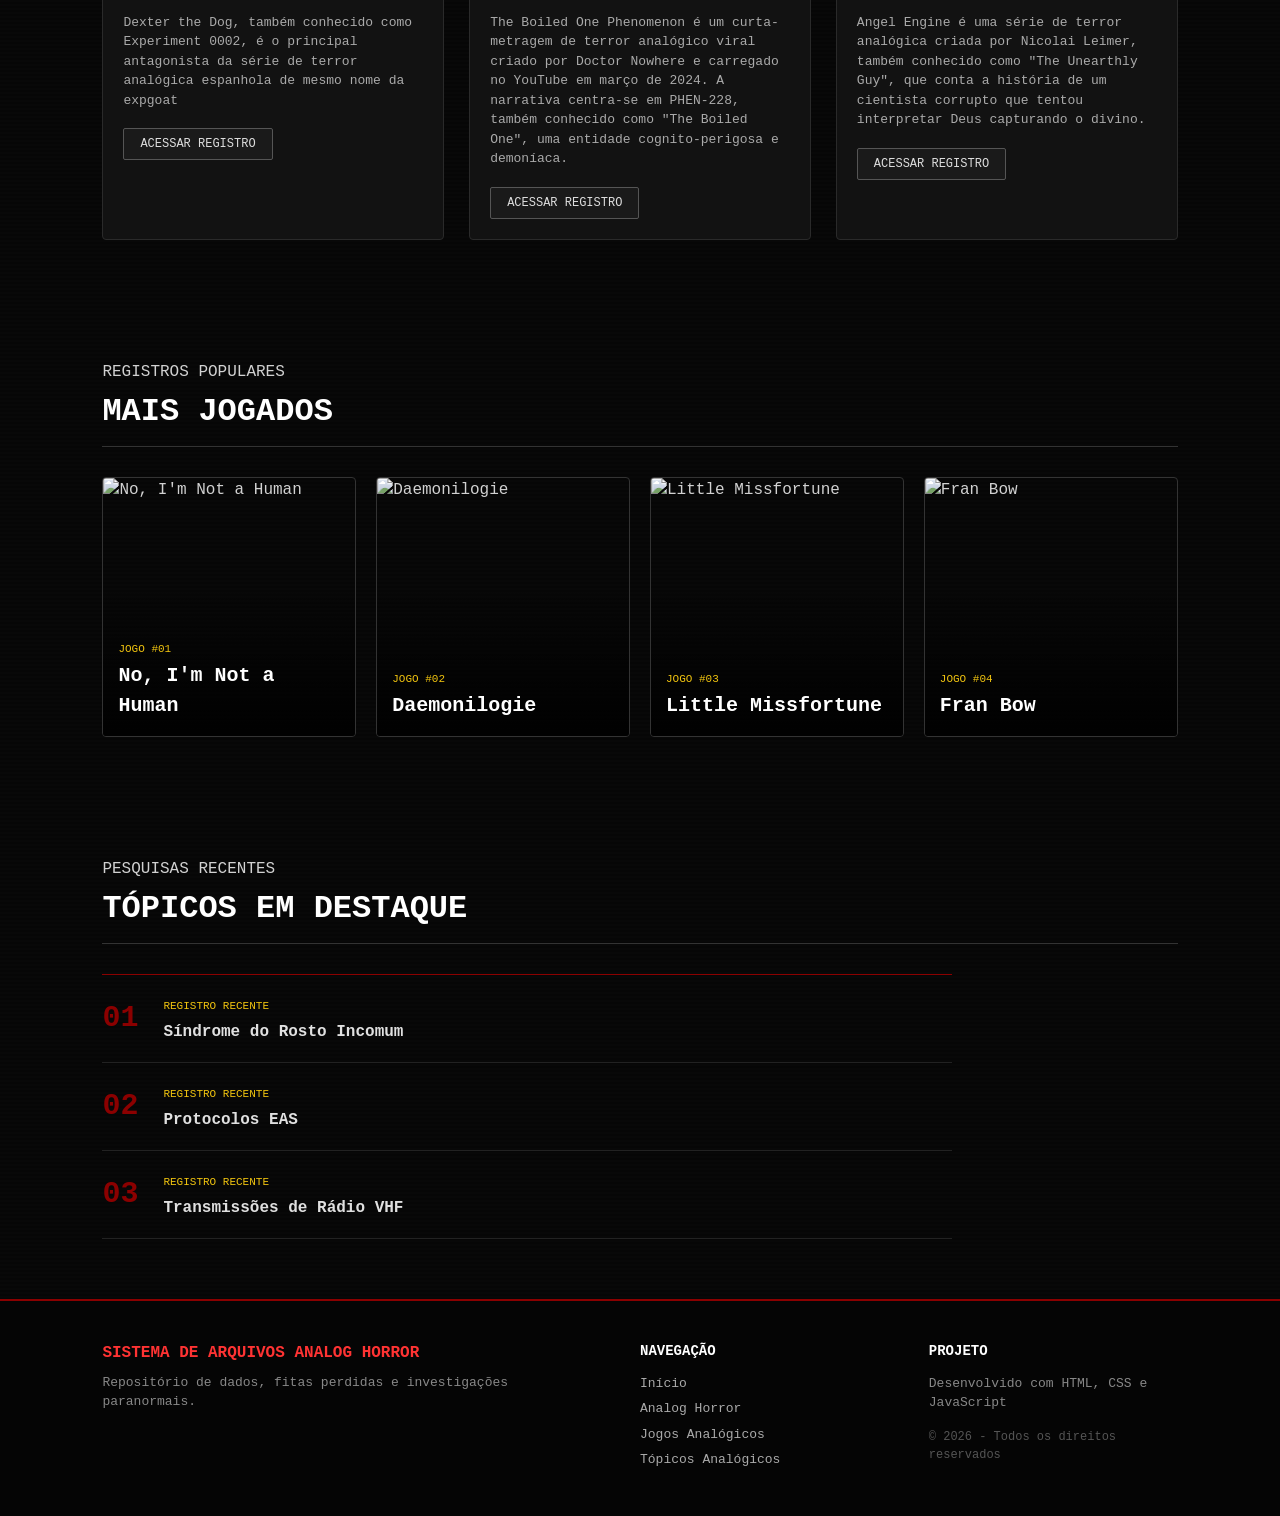
==== commit f985bc9f: "rotação das imagens" ====
--- a/index.htm
+++ b/index.htm
@@ -22,13 +22,15 @@
     </header>
 
     <main>
-       <img src="./assets/JS/script.js" alt="Destaque" id="imagem-destaque">
+        <!-- A tag section foi adicionada corretamente aqui -->
+        <section class="destaque">
+            <img src="https://static1.colliderimages.com/wordpress/wp-content/uploads/2023/01/analog-horror.jpg" alt="Destaque" id="imagem-destaque">
 
             <div class="destaque-conteudo">
-                <span class="categoria">TRANSMISSÃO DE EMERGÊNCIA</span>
+                <span class="categoria" id="inicio">TRANSMISSÃO DE EMERGÊNCIA</span>
                 <h1>O que é um Analog Horror?</h1>
                 <p>
-                   <em>Analog Horror (ou Terror Analógico) é um subgênero de terror que utiliza a estética de mídias analógicas obsoletas, como fitas VHS, transmissões de TV e alertas de emergência, para criar uma atmosfera perturbadora e nostálgica.  Surgido na internet em meados dos anos 2010, o gênero se destaca por não depender de sustos fáceis, mas sim de uma narrativa fragmentada e ambiguidade psicológica que instiga o espectador a conectar as peças da história.</em>
+                   <em>Analog Horror (ou Terror Analógico) é um subgênero de terror que utiliza a estética de mídias analógicas obsoletas, como fitas VHS, transmissões de TV e alertas de emergência, para criar uma atmosfera perturbadora e nostálgica. Surgido na internet em meados dos anos 2010, o gênero se destaca por não depender de sustos fáceis, mas sim de uma narrativa fragmentada e ambiguidade psicológica que instiga o espectador a conectar as peças da história.</em>
                 </p>
                 <button class="botao" id="destaquebutton">SAIBA MAIS</button>
             </div>
@@ -45,7 +47,7 @@
 
             <div class="noticias-grid">
                 <article class="noticia">
-                    <img src="https://static.wikia.nocookie.net/the-walten-files-new/images/f/f4/News_Banner_Character.png/revision/latest/scale-to-width-down/670?cb=20260915180318" alt="Sacramento RPG">
+                    <img src="https://static.wikia.nocookie.net/the-walten-files-new/images/f/f4/News_Banner_Character.png/revision/latest/scale-to-width-down/670?cb=20260915180318" alt="The Walten Files">
                     <div class="noticias-conteudo">
                         <span class="categoria">ARQUIVO #01</span>
                         <h3>The Walten Files</h3>
@@ -55,7 +57,7 @@
                 </article>
 
                 <article class="noticia">
-                    <img src="https://static.wikia.nocookie.net/the-parallel-analog-horror/images/b/b0/Stalker_Episode.jpg/revision/latest?cb=20260711091652" alt="Assimilação RPG">
+                    <img src="https://static.wikia.nocookie.net/the-parallel-analog-horror/images/b/b0/Stalker_Episode.jpg/revision/latest?cb=20260711091652" alt="The Parallel">
                     <div class="noticias-conteudo">
                         <span class="categoria">ARQUIVO #02</span>
                         <h3>The Parallel</h3>
@@ -65,18 +67,17 @@
                 </article>
 
                 <article class="noticia">
-                    <img src="https://static.wikia.nocookie.net/analog-horror-0/images/b/b2/Opletai.png/revision/latest?cb=20250202120119" alt="D&D RPG">
+                    <img src="https://static.wikia.nocookie.net/analog-horror-0/images/b/b2/Opletai.png/revision/latest?cb=20250202120119" alt="Magnitoshakhtinsk">
                     <div class="noticias-conteudo">
                         <span class="categoria">ARQUIVO #03</span>
                         <h3>Magnitoshakhtinsk</h3>
-                        <p>A região de Magnitoshakhtinsk é um local na Federação Russa onde residem várias criaturas e seres sem precedentes. A segurança dos trabalhadores destas entidades é garantida pelo Ministério de Situações de Emergência (MES) da Região de Magnitoshakhtinsk e pela sua liderança anti-acracia.
-Canal oficial de Magnitoshakhtinsk no YouTube</p>
-                        <button class="ler-button">ACESSAR REGISTRO</button>
-                    </div>
-                </article>
-
-                <article class="noticia">
-                    <img src="https://static.wikia.nocookie.net/villains/images/0/05/Dexter_The_Dog_Analog_Horror.jpg/revision/latest?cb=20260819151312" alt="Call of Cthulhu">
+                        <p>A região de Magnitoshakhtinsk é um local na Federação Russa onde residem várias criaturas e seres sem precedentes. A segurança dos trabalhadores destas entidades é garantida pelo Ministério de Situações de Emergência (MES) da Região de Magnitoshakhtinsk e pela sua liderança anti-acracia.</p>
+                        <button class="ler-button">ACESSAR REGISTRO</button>
+                    </div>
+                </article>
+
+                <article class="noticia">
+                    <img src="https://static.wikia.nocookie.net/villains/images/0/05/Dexter_The_Dog_Analog_Horror.jpg/revision/latest?cb=20260819151312" alt="Dexter">
                     <div class="noticias-conteudo">
                         <span class="categoria">ARQUIVO #04</span>
                         <h3>Dexter, El Perro</h3>
@@ -86,21 +87,21 @@
                 </article>
 
                 <article class="noticia">
-                    <img src="https://static.wikia.nocookie.net/analog-horror-0/images/8/8a/THE_BOILED_ONE_PHENOMENON_RkbIjuVZ_54-HQ.jpg/revision/latest?cb=20240406083426" alt="Vampire The Masquerade">
+                    <img src="https://static.wikia.nocookie.net/analog-horror-0/images/8/8a/THE_BOILED_ONE_PHENOMENON_RkbIjuVZ_54-HQ.jpg/revision/latest?cb=20240406083426" alt="The Boiled One">
                     <div class="noticias-conteudo">
                         <span class="categoria">ARQUIVO #05</span>
                         <h3>The Boiled One Phenomenon</h3>
-                        <p>The Boiled One Phenomenon é um curta-metragem de terror analógico viral criado por Doctor Nowhere e carregado no YouTube em março de 2024.  A narrativa centra-se em PHEN-228, também conhecido como "The Boiled One", uma entidade cognito-perigosa e demoníaca que sequestra uma transmissão televisiva de 2003 de um documentário sobre a natureza chamado Tree of Heaven.</p>
-                    <button class="ler-button">ACESSAR REGISTRO</button>
-                    </div>
-                </article>
-
-                <article class="noticia">
-                    <img src="https://static.wikia.nocookie.net/analog-horror-0/images/3/3f/AngelEngine.jpeg/revision/latest/scale-to-width-down/1000?cb=20250905061329" alt="Cyberpunk 2020">
+                        <p>The Boiled One Phenomenon é um curta-metragem de terror analógico viral criado por Doctor Nowhere e carregado no YouTube em março de 2024. A narrativa centra-se em PHEN-228, também conhecido como "The Boiled One", uma entidade cognito-perigosa e demoníaca.</p>
+                        <button class="ler-button">ACESSAR REGISTRO</button>
+                    </div>
+                </article>
+
+                <article class="noticia">
+                    <img src="https://static.wikia.nocookie.net/analog-horror-0/images/3/3f/AngelEngine.jpeg/revision/latest/scale-to-width-down/1000?cb=20250905061329" alt="Angel Engine">
                     <div class="noticias-conteudo">
                         <span class="categoria">ARQUIVO #06</span>
                         <h3>Angel Engine</h3>
-                        <p>Angel Engine é uma série de terror analógica criada por Nicolai Leimer, também conhecido como "The Unearthly Guy", que conta a história de um cientista corrupto que tentou interpretar Deus capturando o divino. Esta série tem como tema o orgulho e a arrogância da humanidade, bem como a ética da tecnologia versus religião.</p>
+                        <p>Angel Engine é uma série de terror analógica criada por Nicolai Leimer, também conhecido como "The Unearthly Guy", que conta a história de um cientista corrupto que tentou interpretar Deus capturando o divino.</p>
                         <button class="ler-button">ACESSAR REGISTRO</button>
                     </div>
                 </article>
@@ -117,7 +118,7 @@
 
             <div class="jogos-grid">
                 <article class="jogo">
-                    <img src="https://static.wikia.nocookie.net/no-i-am-not-a-human/images/6/62/Rounded_Header.png/revision/latest?cb=20250927222529" alt="D&D">
+                    <img src="https://static.wikia.nocookie.net/no-i-am-not-a-human/images/6/62/Rounded_Header.png/revision/latest?cb=20250927222529" alt="No, I'm Not a Human">
                     <div>
                         <span>JOGO #01</span>
                         <h3>No, I'm Not a Human</h3>
@@ -125,7 +126,7 @@
                 </article>
 
                 <article class="jogo">
-                    <img src="https://shared.fastly.steamstatic.com/store_item_assets/steam/apps/3048140/header.jpg?t=1749712057" alt="Call of Cthulhu">
+                    <img src="https://shared.fastly.steamstatic.com/store_item_assets/steam/apps/3048140/header.jpg?t=1749712057" alt="Daemonilogie">
                     <div>
                         <span>JOGO #02</span>
                         <h3>Daemonilogie</h3>
@@ -133,7 +134,7 @@
                 </article>
 
                 <article class="jogo">
-                    <img src="https://shared.fastly.steamstatic.com/store_item_assets/steam/apps/714120/header.jpg?t=1667210698" alt="Pathfinder">
+                    <img src="https://shared.fastly.steamstatic.com/store_item_assets/steam/apps/714120/header.jpg?t=1667210698" alt="Little Missfortune">
                     <div>
                         <span>JOGO #03</span>
                         <h3>Little Missfortune</h3>
@@ -141,7 +142,7 @@
                 </article>
 
                 <article class="jogo">
-                    <img src="https://shared.fastly.steamstatic.com/store_item_assets/steam/apps/362680/header.jpg?t=1693287362" alt="World of Darkness">
+                    <img src="https://shared.fastly.steamstatic.com/store_item_assets/steam/apps/362680/header.jpg?t=1693287362" alt="Fran Bow">
                     <div>
                         <span>JOGO #04</span>
                         <h3>Fran Bow</h3>
@@ -163,7 +164,7 @@
                     <strong>01</strong>
                     <div>
                         <span>REGISTRO RECENTE</span>
-                        <h3>Sindrome da Rosto Incomum</h3>
+                        <h3>Síndrome do Rosto Incomum</h3>
                     </div>
                 </article>
                 <article class="pesquisado">
@@ -203,9 +204,7 @@
         </div>
     </footer>
 
-
     <script src="./assets/JS/script.js"></script>
-
 </body>
 
 </html>
--- a/assets/css/style.css
+++ b/assets/css/style.css
@@ -9,7 +9,6 @@
     color: #d1d1d1;
     font-family: 'Courier New', Courier, monospace;
     line-height: 1.5;
-    /* Efeito sutil de linhas de TV CRT no fundo */
     background-image: linear-gradient(rgba(18, 16, 16, 0) 50%, rgba(0, 0, 0, 0.25) 50%);
     background-size: 100% 4px;
 }
@@ -52,26 +51,31 @@
     color: #00ff66;
 }
 
+/* Destaque / Banner Principal */
 .destaque {
-    min-height: 520px;
     position: relative;
+    width: 100%;
+    height: 520px;
     background-color: #000;
+    overflow: hidden;
 }
 
 .destaque img {
     width: 100%;
-    height: 520px;
+    height: 100%;
     object-fit: cover;
     display: block;
-    opacity: 0.5;
+    opacity: 0.4;
     filter: grayscale(40%) contrast(120%);
+    transition: opacity 0.5s ease-in-out;
 }
 
 .destaque::after {
     position: absolute;
     content: "";
     inset: 0;
-    background: linear-gradient(90deg, rgba(8, 8, 8, 0.95), rgba(8, 8, 8, 0.7), transparent);
+    background: linear-gradient(90deg, rgba(8, 8, 8, 0.95) 10%, rgba(8, 8, 8, 0.6) 50%, transparent);
+    pointer-events: none;
 }
 
 .destaque-conteudo {
@@ -80,7 +84,7 @@
     left: 8%;
     transform: translateY(-50%);
     color: white;
-    z-index: 1;
+    z-index: 2;
     max-width: 620px;
 }
 
@@ -126,6 +130,7 @@
     color: black;
 }
 
+/* Seções Gerais */
 .secao {
     padding: 60px 8%;
 }
@@ -157,6 +162,7 @@
     text-decoration: underline;
 }
 
+/* Notícias Grid */
 .noticias-grid {
     display: grid;
     grid-template-columns: repeat(auto-fit, minmax(280px, 1fr));
@@ -219,6 +225,7 @@
     border-color: #00ff66;
 }
 
+/* Jogos Grid */
 .jogos-grid {
     display: grid;
     grid-template-columns: repeat(auto-fit, minmax(220px, 1fr));
@@ -274,6 +281,7 @@
     color: #ffffff;
 }
 
+/* Mais Pesquisados */
 .mais-pesquisados {
     max-width: 850px;
     border-top: 1px solid #8b0000;
@@ -304,6 +312,7 @@
     margin-top: 3px;
 }
 
+/* Footer */
 footer {
     background-color: #050505;
     padding: 40px 8%;
@@ -349,4 +358,48 @@
     margin-top: 15px;
     font-size: 12px;
     color: #555555;
+}
+
+/* Responsividade */
+@media (max-width: 900px) {
+    .destaque-conteudo {
+        left: 5%;
+        right: 5%;
+    }
+
+    .secao {
+        padding: 60px 5%;
+    }
+
+    .noticias-grid, .jogos-grid {
+        grid-template-columns: repeat(2, 1fr);
+    }
+}
+
+@media (max-width: 600px) {
+    .pesquisa {
+        display: none;
+    }
+
+    .destaque {
+        height: 450px;
+    }
+
+    .destaque h1 {
+        font-size: 28px;
+    }
+
+    .noticias-grid, .jogos-grid {
+        grid-template-columns: 1fr;
+    }
+
+    .titulo {
+        align-items: flex-start;
+        flex-direction: column;
+        gap: 10px;
+    }
+
+    footer {
+        grid-template-columns: 1fr;
+    }
 }
